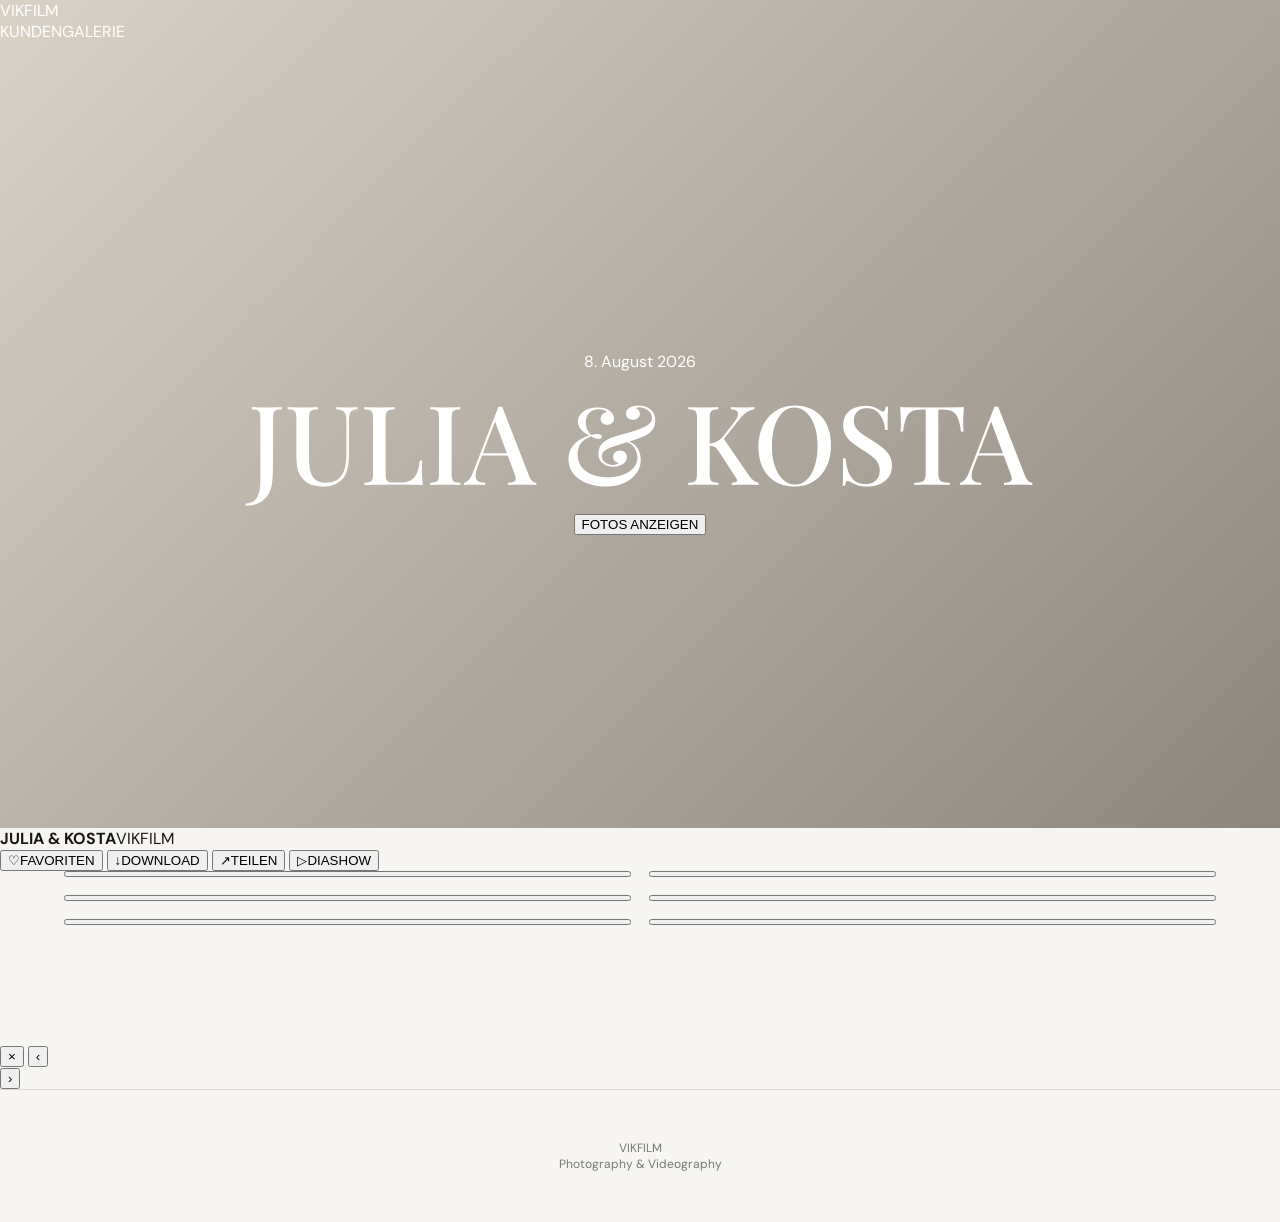
==== index.html @ 7aa0f2cc "Build Pic-Time inspired gallery layout with actions" ====
<!DOCTYPE html>
<html lang="de">
<head>
  <meta charset="UTF-8">
  <meta name="viewport" content="width=device-width, initial-scale=1.0">
  <title>Julia &amp; Kosta – VikFilm Galerie</title>
  <link rel="stylesheet" href="style.css">
</head>
<body>
  <header class="hero">
    <div class="hero-image" aria-hidden="true"></div>
    <div class="hero-overlay"></div>
    <nav class="topbar"><div class="brand">VIKFILM</div><div class="gallery-label">KUNDENGALERIE</div></nav>
    <div class="hero-content">
      <p class="date">8. August 2026</p>
      <h1>JULIA &amp; KOSTA</h1>
      <button class="hero-link" onclick="scrollToGallery()">FOTOS ANZEIGEN</button>
    </div>
  </header>

  <section class="gallery-toolbar">
    <div class="gallery-title"><strong>JULIA &amp; KOSTA</strong><span>VIKFILM</span></div>
    <div class="actions">
      <button class="action" id="favoriteButton" onclick="toggleFavorites()"><span class="icon">♡</span><span>FAVORITEN</span></button>
      <button class="action" onclick="downloadGallery()"><span class="icon">↓</span><span>DOWNLOAD</span></button>
      <button class="action" onclick="shareGallery()"><span class="icon">↗</span><span>TEILEN</span></button>
      <button class="action" onclick="startSlideshow()"><span class="icon">▷</span><span>DIASHOW</span></button>
    </div>
  </section>

  <main id="gallery" class="gallery">
    <button class="photo photo-1" onclick="openPhoto(0)"></button>
    <button class="photo photo-2" onclick="openPhoto(1)"></button>
    <button class="photo photo-3" onclick="openPhoto(2)"></button>
    <button class="photo photo-4" onclick="openPhoto(3)"></button>
    <button class="photo photo-5" onclick="openPhoto(4)"></button>
    <button class="photo photo-6" onclick="openPhoto(5)"></button>
  </main>

  <div class="lightbox" id="lightbox" onclick="closePhoto(event)">
    <button class="close" onclick="closePhoto()">×</button>
    <button class="prev" onclick="changePhoto(-1); event.stopPropagation()">‹</button>
    <div class="lightbox-photo" id="lightboxPhoto"></div>
    <button class="next" onclick="changePhoto(1); event.stopPropagation()">›</button>
    <div class="counter" id="counter"></div>
  </div>

  <footer><div class="brand">VIKFILM</div><span>Photography &amp; Videography</span></footer>

  <script>
    let currentPhoto = 0;
    let favoritesOn = false;
    const photos = ['photo-1','photo-2','photo-3','photo-4','photo-5','photo-6'];
    function scrollToGallery(){document.getElementById('gallery').scrollIntoView({behavior:'smooth'});}
    function toggleFavorites(){favoritesOn=!favoritesOn;const b=document.getElementById('favoriteButton');b.classList.toggle('active',favoritesOn);b.querySelector('.icon').textContent=favoritesOn?'♥':'♡';document.querySelectorAll('.photo').forEach((p,i)=>p.classList.toggle('favorite',favoritesOn&&i%2===0));}
    async function shareGallery(){const data={title:'Julia & Kosta – VikFilm',text:'Unsere Galerie bei VikFilm',url:window.location.href};if(navigator.share){try{await navigator.share(data);}catch(e){}}else{await navigator.clipboard?.writeText(window.location.href);alert('Galerie-Link wurde kopiert.');}}
    function downloadGallery(){alert('Hier wird später der Download eurer ausgewählten Bilder eingebaut.');}
    function startSlideshow(){currentPhoto=0;showPhoto();document.getElementById('lightbox').classList.add('show');}
    function openPhoto(i){currentPhoto=i;showPhoto();document.getElementById('lightbox').classList.add('show');}
    function closePhoto(e){if(e&&e.target!==e.currentTarget)return;document.getElementById('lightbox').classList.remove('show');}
    function changePhoto(d){currentPhoto=(currentPhoto+d+photos.length)%photos.length;showPhoto();}
    function showPhoto(){const b=document.getElementById('lightboxPhoto');b.className='lightbox-photo '+photos[currentPhoto];document.getElementById('counter').textContent=`${currentPhoto+1} / ${photos.length}`;}
    document.addEventListener('keydown',e=>{if(!document.getElementById('lightbox').classList.contains('show'))return;if(e.key==='Escape')closePhoto();if(e.key==='ArrowLeft')changePhoto(-1);if(e.key==='ArrowRight')changePhoto(1);});
  </script>
</body>
</html>
---- style.css ----
@import url('https://fonts.googleapis.com/css2?family=DM+Sans:wght@400;500&family=Playfair+Display:wght@500;600&display=swap');

* { box-sizing: border-box; }
html { scroll-behavior: smooth; }
body { margin: 0; background: #f7f5f1; color: #191816; font-family: 'DM Sans', sans-serif; }

.hero { min-height: 92vh; position: relative; display: flex; flex-direction: column; background: linear-gradient(135deg, #d9d2c7, #8d867d); color: white; }
.nav { display: flex; justify-content: space-between; align-items: center; padding: 28px 5vw; font-size: 12px; letter-spacing: .16em; text-transform: uppercase; }
.logo { font-weight: 500; letter-spacing: .25em; }
.hero-content { margin: auto; text-align: center; padding: 60px 20px; }
.eyebrow { font-size: 11px; letter-spacing: .25em; text-transform: uppercase; margin-bottom: 20px; opacity: .75; }
h1, h2 { font-family: 'Playfair Display', serif; font-weight: 500; }
h1 { font-size: clamp(52px, 9vw, 110px); line-height: .95; margin: 0 0 20px; }
.event { font-size: 14px; letter-spacing: .08em; margin-bottom: 38px; }
.primary { border: 1px solid rgba(255,255,255,.7); background: white; color: #191816; padding: 15px 25px; border-radius: 999px; cursor: pointer; font: inherit; transition: .2s; }
.primary:hover { transform: translateY(-2px); }

.intro { max-width: 700px; margin: 0 auto; padding: 120px 24px 70px; text-align: center; }
.intro .eyebrow { color: #777; }
h2 { font-size: clamp(36px, 5vw, 58px); line-height: 1.05; margin: 0 0 24px; }
.intro p:last-child { color: #666; line-height: 1.8; font-size: 15px; }

.gallery { width: min(1200px, 90vw); margin: 0 auto 120px; display: grid; grid-template-columns: repeat(2, 1fr); gap: 18px; }
.gallery-item { aspect-ratio: 4 / 3; overflow: hidden; background: #ded9d1; }
.gallery-item.large { aspect-ratio: 4 / 5; }
.placeholder { width: 100%; height: 100%; display: grid; place-items: center; color: #9b958d; font-size: 12px; letter-spacing: .15em; text-transform: uppercase; }

footer { border-top: 1px solid #ddd8d0; text-align: center; padding: 50px 20px; color: #777; font-size: 12px; }
footer .logo { color: #191816; margin-bottom: 10px; }

@media (max-width: 650px) {
  .nav { padding: 22px 20px; }
  .nav > span { display: none; }
  .gallery { grid-template-columns: 1fr; width: calc(100% - 30px); gap: 10px; }
  .gallery-item, .gallery-item.large { aspect-ratio: 4 / 5; }
  .intro { padding-top: 90px; }
}
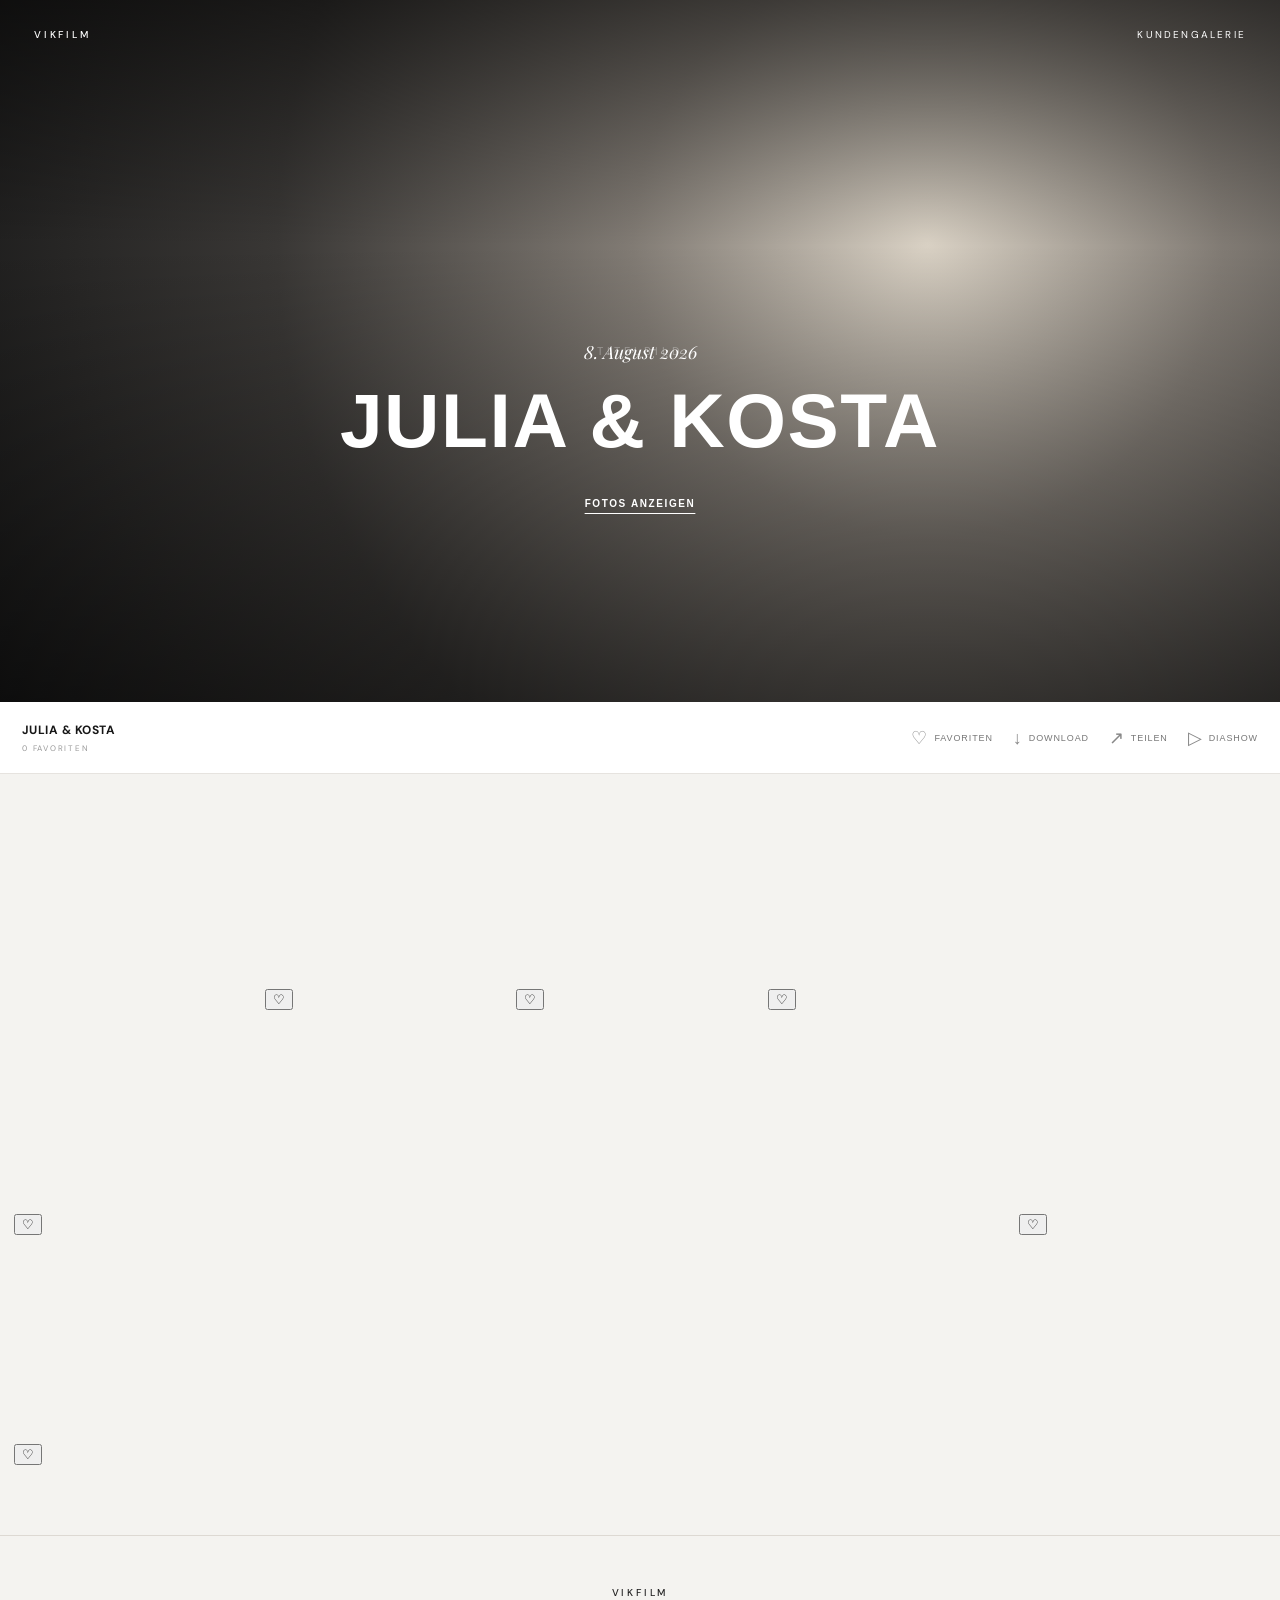
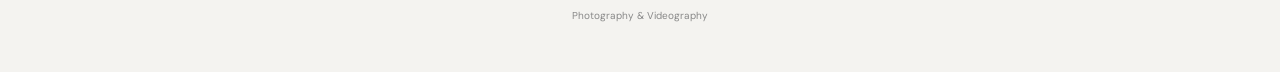
==== commit 612501d3: "Implement per-photo favorites" ====
--- a/index.html
+++ b/index.html
@@ -19,9 +19,9 @@
   </header>
 
   <section class="gallery-toolbar">
-    <div class="gallery-title"><strong>JULIA &amp; KOSTA</strong><span>VIKFILM</span></div>
+    <div class="gallery-title"><strong>JULIA &amp; KOSTA</strong><span id="favoriteCount">0 FAVORITEN</span></div>
     <div class="actions">
-      <button class="action" id="favoriteButton" onclick="toggleFavorites()"><span class="icon">♡</span><span>FAVORITEN</span></button>
+      <button class="action" id="favoriteButton" onclick="showFavorites()"><span class="icon">♡</span><span>FAVORITEN</span></button>
       <button class="action" onclick="downloadGallery()"><span class="icon">↓</span><span>DOWNLOAD</span></button>
       <button class="action" onclick="shareGallery()"><span class="icon">↗</span><span>TEILEN</span></button>
       <button class="action" onclick="startSlideshow()"><span class="icon">▷</span><span>DIASHOW</span></button>
@@ -29,12 +29,12 @@
   </section>
 
   <main id="gallery" class="gallery">
-    <button class="photo photo-1" onclick="openPhoto(0)"></button>
-    <button class="photo photo-2" onclick="openPhoto(1)"></button>
-    <button class="photo photo-3" onclick="openPhoto(2)"></button>
-    <button class="photo photo-4" onclick="openPhoto(3)"></button>
-    <button class="photo photo-5" onclick="openPhoto(4)"></button>
-    <button class="photo photo-6" onclick="openPhoto(5)"></button>
+    <div class="photo-wrap"><button class="photo photo-1" onclick="openPhoto(0)" aria-label="Foto 1"></button><button class="photo-heart" onclick="toggleFavorite(0,event)" aria-label="Foto 1 favorisieren">♡</button></div>
+    <div class="photo-wrap"><button class="photo photo-2" onclick="openPhoto(1)" aria-label="Foto 2"></button><button class="photo-heart" onclick="toggleFavorite(1,event)" aria-label="Foto 2 favorisieren">♡</button></div>
+    <div class="photo-wrap"><button class="photo photo-3" onclick="openPhoto(2)" aria-label="Foto 3"></button><button class="photo-heart" onclick="toggleFavorite(2,event)" aria-label="Foto 3 favorisieren">♡</button></div>
+    <div class="photo-wrap"><button class="photo photo-4" onclick="openPhoto(3)" aria-label="Foto 4"></button><button class="photo-heart" onclick="toggleFavorite(3,event)" aria-label="Foto 4 favorisieren">♡</button></div>
+    <div class="photo-wrap"><button class="photo photo-5" onclick="openPhoto(4)" aria-label="Foto 5"></button><button class="photo-heart" onclick="toggleFavorite(4,event)" aria-label="Foto 5 favorisieren">♡</button></div>
+    <div class="photo-wrap"><button class="photo photo-6" onclick="openPhoto(5)" aria-label="Foto 6"></button><button class="photo-heart" onclick="toggleFavorite(5,event)" aria-label="Foto 6 favorisieren">♡</button></div>
   </main>
 
   <div class="lightbox" id="lightbox" onclick="closePhoto(event)">
@@ -49,18 +49,58 @@
 
   <script>
     let currentPhoto = 0;
-    let favoritesOn = false;
     const photos = ['photo-1','photo-2','photo-3','photo-4','photo-5','photo-6'];
-    function scrollToGallery(){document.getElementById('gallery').scrollIntoView({behavior:'smooth'});}
-    function toggleFavorites(){favoritesOn=!favoritesOn;const b=document.getElementById('favoriteButton');b.classList.toggle('active',favoritesOn);b.querySelector('.icon').textContent=favoritesOn?'♥':'♡';document.querySelectorAll('.photo').forEach((p,i)=>p.classList.toggle('favorite',favoritesOn&&i%2===0));}
-    async function shareGallery(){const data={title:'Julia & Kosta – VikFilm',text:'Unsere Galerie bei VikFilm',url:window.location.href};if(navigator.share){try{await navigator.share(data);}catch(e){}}else{await navigator.clipboard?.writeText(window.location.href);alert('Galerie-Link wurde kopiert.');}}
-    function downloadGallery(){alert('Hier wird später der Download eurer ausgewählten Bilder eingebaut.');}
+    let favorites = new Set(JSON.parse(localStorage.getItem('vikfilmFavorites') || '[]'));
+
+    function scrollToGallery(){ document.getElementById('gallery').scrollIntoView({behavior:'smooth'}); }
+
+    function saveFavorites(){
+      localStorage.setItem('vikfilmFavorites', JSON.stringify([...favorites]));
+      updateFavoriteUI();
+    }
+
+    function updateFavoriteUI(){
+      document.querySelectorAll('.photo-heart').forEach((button,index)=>{
+        const active = favorites.has(index);
+        button.textContent = active ? '♥' : '♡';
+        button.classList.toggle('selected', active);
+      });
+      document.getElementById('favoriteCount').textContent = `${favorites.size} FAVORITEN`;
+    }
+
+    function toggleFavorite(index,event){
+      event.stopPropagation();
+      if(favorites.has(index)) favorites.delete(index); else favorites.add(index);
+      saveFavorites();
+    }
+
+    function showFavorites(){
+      document.querySelectorAll('.photo-wrap').forEach((wrap,index)=>{
+        wrap.classList.toggle('hidden-favorite', favorites.size > 0 && !favorites.has(index));
+      });
+      const button = document.getElementById('favoriteButton');
+      button.classList.toggle('active', favorites.size > 0);
+      button.querySelector('.icon').textContent = favorites.size > 0 ? '♥' : '♡';
+    }
+
+    async function shareGallery(){
+      const data={title:'Julia & Kosta – VikFilm',text:'Unsere Galerie bei VikFilm',url:window.location.href};
+      if(navigator.share){try{await navigator.share(data);}catch(e){}}
+      else{await navigator.clipboard?.writeText(window.location.href);alert('Galerie-Link wurde kopiert.');}
+    }
+
+    function downloadGallery(){
+      if(favorites.size===0){ alert('Wählt zuerst eure Lieblingsbilder mit dem Herz aus.'); return; }
+      alert(`${favorites.size} Favoriten ausgewählt. Der echte Foto-Download kommt als nächster Schritt.`);
+    }
+
     function startSlideshow(){currentPhoto=0;showPhoto();document.getElementById('lightbox').classList.add('show');}
     function openPhoto(i){currentPhoto=i;showPhoto();document.getElementById('lightbox').classList.add('show');}
     function closePhoto(e){if(e&&e.target!==e.currentTarget)return;document.getElementById('lightbox').classList.remove('show');}
     function changePhoto(d){currentPhoto=(currentPhoto+d+photos.length)%photos.length;showPhoto();}
     function showPhoto(){const b=document.getElementById('lightboxPhoto');b.className='lightbox-photo '+photos[currentPhoto];document.getElementById('counter').textContent=`${currentPhoto+1} / ${photos.length}`;}
     document.addEventListener('keydown',e=>{if(!document.getElementById('lightbox').classList.contains('show'))return;if(e.key==='Escape')closePhoto();if(e.key==='ArrowLeft')changePhoto(-1);if(e.key==='ArrowRight')changePhoto(1);});
+    updateFavoriteUI();
   </script>
 </body>
 </html>
--- a/style.css
+++ b/style.css
@@ -1,37 +1,2 @@
 @import url('https://fonts.googleapis.com/css2?family=DM+Sans:wght@400;500&family=Playfair+Display:wght@500;600&display=swap');
-
-* { box-sizing: border-box; }
-html { scroll-behavior: smooth; }
-body { margin: 0; background: #f7f5f1; color: #191816; font-family: 'DM Sans', sans-serif; }
-
-.hero { min-height: 92vh; position: relative; display: flex; flex-direction: column; background: linear-gradient(135deg, #d9d2c7, #8d867d); color: white; }
-.nav { display: flex; justify-content: space-between; align-items: center; padding: 28px 5vw; font-size: 12px; letter-spacing: .16em; text-transform: uppercase; }
-.logo { font-weight: 500; letter-spacing: .25em; }
-.hero-content { margin: auto; text-align: center; padding: 60px 20px; }
-.eyebrow { font-size: 11px; letter-spacing: .25em; text-transform: uppercase; margin-bottom: 20px; opacity: .75; }
-h1, h2 { font-family: 'Playfair Display', serif; font-weight: 500; }
-h1 { font-size: clamp(52px, 9vw, 110px); line-height: .95; margin: 0 0 20px; }
-.event { font-size: 14px; letter-spacing: .08em; margin-bottom: 38px; }
-.primary { border: 1px solid rgba(255,255,255,.7); background: white; color: #191816; padding: 15px 25px; border-radius: 999px; cursor: pointer; font: inherit; transition: .2s; }
-.primary:hover { transform: translateY(-2px); }
-
-.intro { max-width: 700px; margin: 0 auto; padding: 120px 24px 70px; text-align: center; }
-.intro .eyebrow { color: #777; }
-h2 { font-size: clamp(36px, 5vw, 58px); line-height: 1.05; margin: 0 0 24px; }
-.intro p:last-child { color: #666; line-height: 1.8; font-size: 15px; }
-
-.gallery { width: min(1200px, 90vw); margin: 0 auto 120px; display: grid; grid-template-columns: repeat(2, 1fr); gap: 18px; }
-.gallery-item { aspect-ratio: 4 / 3; overflow: hidden; background: #ded9d1; }
-.gallery-item.large { aspect-ratio: 4 / 5; }
-.placeholder { width: 100%; height: 100%; display: grid; place-items: center; color: #9b958d; font-size: 12px; letter-spacing: .15em; text-transform: uppercase; }
-
-footer { border-top: 1px solid #ddd8d0; text-align: center; padding: 50px 20px; color: #777; font-size: 12px; }
-footer .logo { color: #191816; margin-bottom: 10px; }
-
-@media (max-width: 650px) {
-  .nav { padding: 22px 20px; }
-  .nav > span { display: none; }
-  .gallery { grid-template-columns: 1fr; width: calc(100% - 30px); gap: 10px; }
-  .gallery-item, .gallery-item.large { aspect-ratio: 4 / 5; }
-  .intro { padding-top: 90px; }
-}
+*{box-sizing:border-box}html{scroll-behavior:smooth}body{margin:0;background:#f4f3f0;color:#171717;font-family:'DM Sans',sans-serif}.hero{height:min(78vh,820px);min-height:580px;position:relative;color:#fff;overflow:hidden}.hero-image{position:absolute;inset:0;background:radial-gradient(circle at 72% 35%,#d9d1c4 0,#817b74 28%,#393735 62%,#171717 100%);transform:scale(1.02)}.hero-image:after{content:'TITELBILD';position:absolute;inset:0;display:grid;place-items:center;font-size:11px;letter-spacing:.35em;color:#fff6}.hero-overlay{position:absolute;inset:0;background:linear-gradient(180deg,#0008 0%,transparent 35%,#0007 100%)}.topbar{position:relative;z-index:2;display:flex;justify-content:space-between;padding:28px 34px;font-size:10px;letter-spacing:.22em;text-transform:uppercase}.brand{font-weight:500;letter-spacing:.28em}.hero-content{position:relative;z-index:2;height:calc(100% - 70px);display:flex;flex-direction:column;align-items:center;justify-content:center;text-align:center}.date{font-family:'Playfair Display',serif;font-style:italic;font-size:18px;margin:80px 0 12px}.hero h1{font-family:Arial,sans-serif;font-size:clamp(42px,6vw,88px);letter-spacing:.02em;margin:0 0 32px;font-weight:700}.hero-link{background:none;border:0;color:#fff;font-size:10px;letter-spacing:.16em;font-weight:600;text-decoration:underline;text-underline-offset:6px;cursor:pointer}.gallery-toolbar{min-height:72px;background:#fff;display:flex;align-items:center;justify-content:space-between;padding:12px 22px;border-bottom:1px solid #e6e3df;position:sticky;top:0;z-index:10}.gallery-title{display:flex;flex-direction:column;gap:5px;font-size:12px;letter-spacing:.04em}.gallery-title span{font-size:8px;color:#999;letter-spacing:.22em}.actions{display:flex;align-items:center;gap:20px}.action{border:0;background:none;color:#777;display:flex;align-items:center;gap:6px;font-size:9px;letter-spacing:.1em;cursor:pointer;padding:8px 0}.action:hover,.action.active{color:#111}.action.active .icon{font-size:17px}.icon{font-size:18px;line-height:1;color:#888}.gallery{padding:10px 14px 70px;display:grid;grid-template-columns:repeat(5,1fr);gap:4px}.photo{border:0;padding:0;min-height:220px;cursor:pointer;background-size:cover;background-position:center;position:relative;transition:filter .25s,transform .25s}.photo:hover{filter:brightness(.9);transform:scale(.995)}.photo.favorite:after{content:'♥';position:absolute;right:12px;top:12px;width:28px;height:28px;border-radius:50%;display:grid;place-items:center;background:#fff;color:#222;font-size:14px}.photo-1{background:linear-gradient(140deg,#a96736,#e3c7a1 48%,#76503a)}.photo-2{background:linear-gradient(155deg,#263e26,#9ab16b 45%,#d9d3ba)}.photo-3{background:linear-gradient(135deg,#3c211c,#c6784c 45%,#e4c9a8)}.photo-4{background:linear-gradient(140deg,#191919,#76594d 50%,#ba806d)}.photo-5{background:linear-gradient(150deg,#7e4b2c,#d3a37b 45%,#5a493c)}.photo-6{background:linear-gradient(145deg,#d8d0c0,#66805d 45%,#26382a)}.photo-1,.photo-5{grid-row:span 2;min-height:445px}.photo-3{grid-column:span 2}.lightbox{position:fixed;inset:0;background:#111f;backdrop-filter:blur(10px);z-index:50;display:none;align-items:center;justify-content:center}.lightbox.show{display:flex}.lightbox-photo{width:min(78vw,1000px);height:min(78vh,760px);background-size:cover;background-position:center}.lightbox-photo.photo-1{background:linear-gradient(140deg,#a96736,#e3c7a1 48%,#76503a)}.lightbox-photo.photo-2{background:linear-gradient(155deg,#263e26,#9ab16b 45%,#d9d3ba)}.lightbox-photo.photo-3{background:linear-gradient(135deg,#3c211c,#c6784c 45%,#e4c9a8)}.lightbox-photo.photo-4{background:linear-gradient(140deg,#191919,#76594d 50%,#ba806d)}.lightbox-photo.photo-5{background:linear-gradient(150deg,#7e4b2c,#d3a37b 45%,#5a493c)}.lightbox-photo.photo-6{background:linear-gradient(145deg,#d8d0c0,#66805d 45%,#26382a)}.close,.prev,.next{position:absolute;border:0;background:#fff2;color:#fff;width:44px;height:44px;border-radius:50%;font-size:30px;cursor:pointer}.close{right:25px;top:25px}.prev{left:25px}.next{right:25px}.counter{position:absolute;bottom:25px;color:#fff;font-size:11px;letter-spacing:.15em}footer{text-align:center;padding:50px 20px;border-top:1px solid #ddd9d3;color:#888;font-size:10px}footer .brand{color:#222;margin-bottom:10px}@media(max-width:800px){.hero{height:72vh;min-height:500px}.topbar{padding:22px 18px}.gallery-toolbar{align-items:flex-start}.gallery-title{margin-top:3px}.actions{gap:10px}.action span:last-child{display:none}.gallery{grid-template-columns:repeat(2,1fr);padding:5px 5px 40px}.photo,.photo-1,.photo-5{min-height:230px;grid-row:auto}.photo-3{grid-column:auto}.hero h1{font-size:42px}.lightbox-photo{width:90vw;height:70vh}}@media(max-width:450px){.gallery-label{display:none}.gallery-toolbar{padding:12px}.actions{gap:13px}.icon{font-size:17px}.gallery-title{font-size:10px}.hero h1{font-size:36px}}
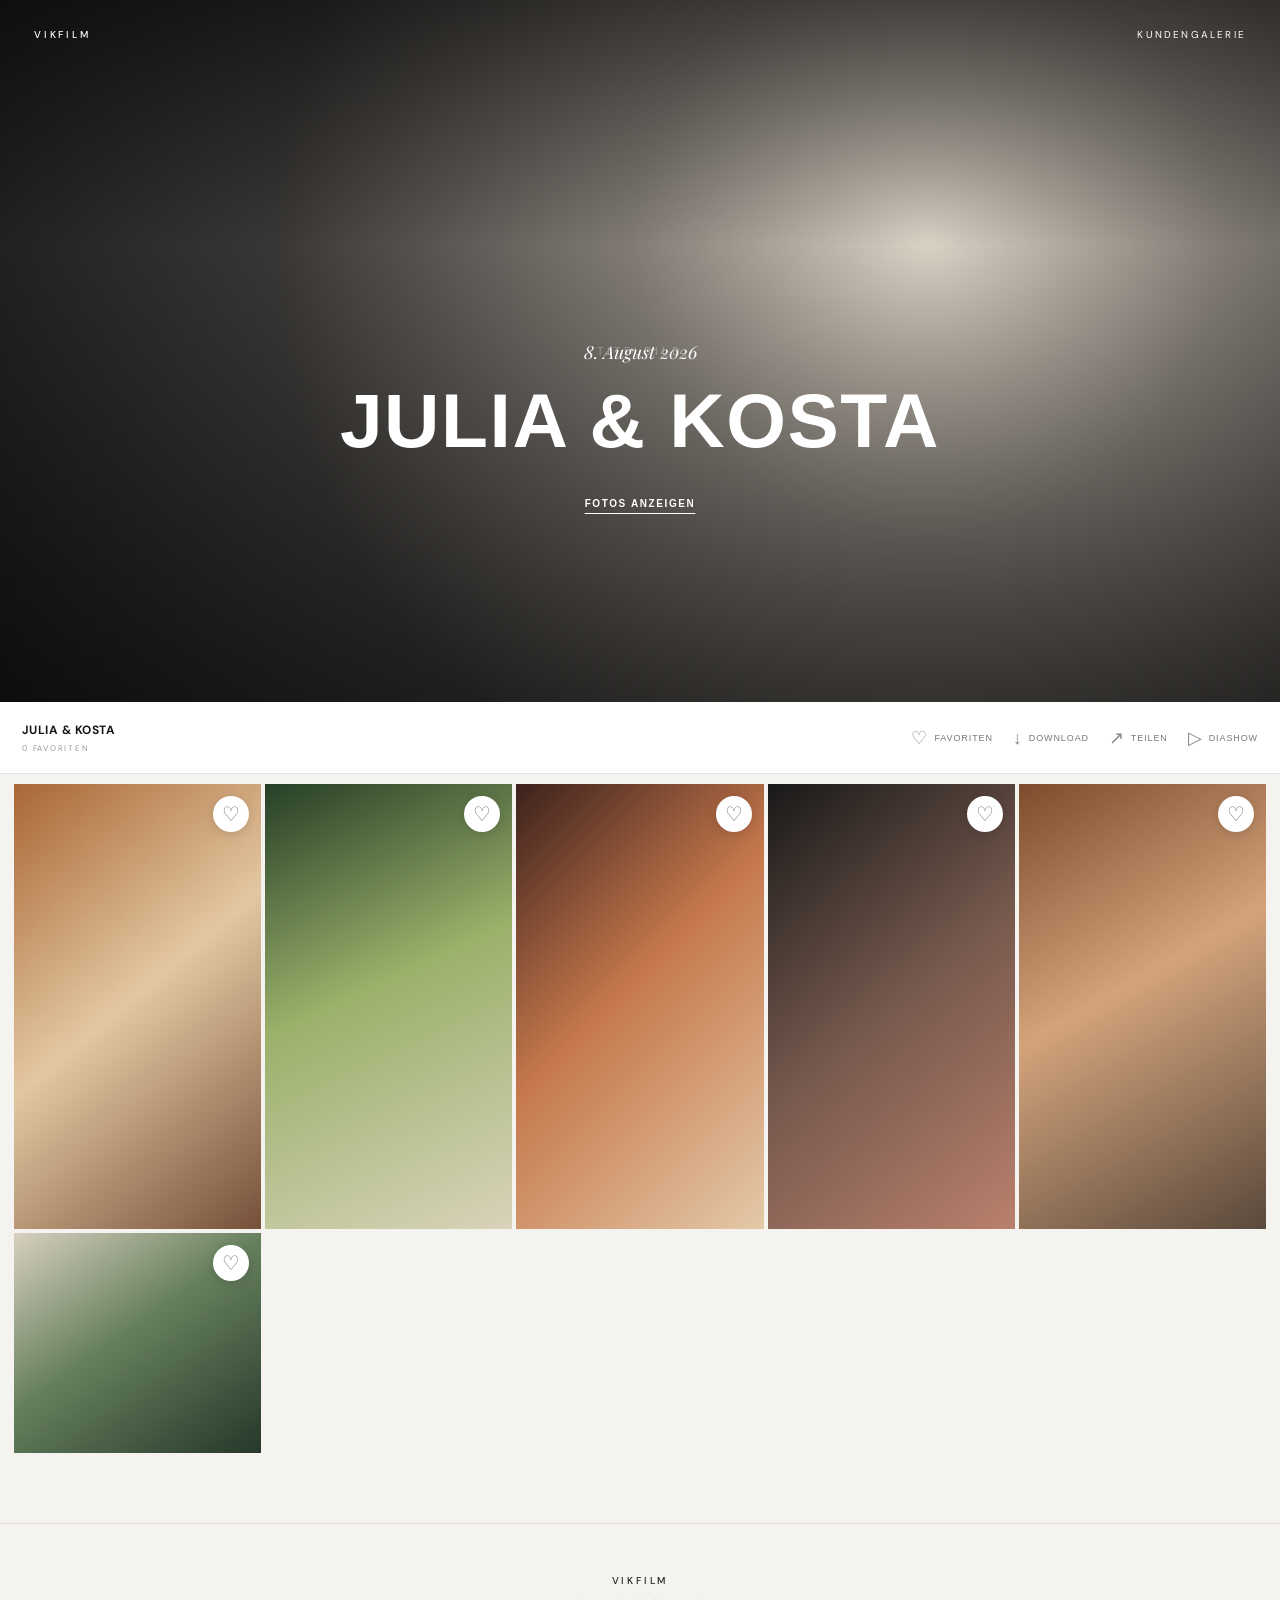
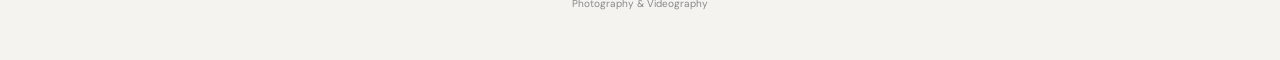
==== commit aa8333d4: "Fix gallery controls and slideshow" ====
--- a/index.html
+++ b/index.html
@@ -38,10 +38,17 @@
   </main>
 
   <div class="lightbox" id="lightbox" onclick="closePhoto(event)">
-    <button class="close" onclick="closePhoto()">×</button>
-    <button class="prev" onclick="changePhoto(-1); event.stopPropagation()">‹</button>
-    <div class="lightbox-photo" id="lightboxPhoto"></div>
-    <button class="next" onclick="changePhoto(1); event.stopPropagation()">›</button>
+    <button class="close" onclick="closePhoto();event.stopPropagation()">×</button>
+    <button class="prev" onclick="changePhoto(-1);event.stopPropagation()">‹</button>
+    <div class="lightbox-content" onclick="event.stopPropagation()">
+      <div class="lightbox-photo" id="lightboxPhoto"></div>
+      <div class="lightbox-controls">
+        <button id="lightboxFavorite" onclick="toggleCurrentFavorite()">♡ FAVORIT</button>
+        <button onclick="downloadCurrent()">↓ DOWNLOAD</button>
+        <button onclick="shareGallery()">↗ TEILEN</button>
+      </div>
+    </div>
+    <button class="next" onclick="changePhoto(1);event.stopPropagation()">›</button>
     <div class="counter" id="counter"></div>
   </div>
 
@@ -49,56 +56,27 @@
 
   <script>
     let currentPhoto = 0;
+    let slideshowTimer = null;
     const photos = ['photo-1','photo-2','photo-3','photo-4','photo-5','photo-6'];
     let favorites = new Set(JSON.parse(localStorage.getItem('vikfilmFavorites') || '[]'));
-
-    function scrollToGallery(){ document.getElementById('gallery').scrollIntoView({behavior:'smooth'}); }
-
-    function saveFavorites(){
-      localStorage.setItem('vikfilmFavorites', JSON.stringify([...favorites]));
-      updateFavoriteUI();
+    function scrollToGallery(){document.getElementById('gallery').scrollIntoView({behavior:'smooth'});}
+    function saveFavorites(){localStorage.setItem('vikfilmFavorites',JSON.stringify([...favorites]));updateFavoriteUI();}
+    function updateFavoriteUI(){
+      document.querySelectorAll('.photo-heart').forEach((button,index)=>{const active=favorites.has(index);button.textContent=active?'♥':'♡';button.classList.toggle('selected',active);});
+      document.getElementById('favoriteCount').textContent=`${favorites.size} FAVORITEN`;updateLightboxFavorite();
     }
-
-    function updateFavoriteUI(){
-      document.querySelectorAll('.photo-heart').forEach((button,index)=>{
-        const active = favorites.has(index);
-        button.textContent = active ? '♥' : '♡';
-        button.classList.toggle('selected', active);
-      });
-      document.getElementById('favoriteCount').textContent = `${favorites.size} FAVORITEN`;
-    }
-
-    function toggleFavorite(index,event){
-      event.stopPropagation();
-      if(favorites.has(index)) favorites.delete(index); else favorites.add(index);
-      saveFavorites();
-    }
-
-    function showFavorites(){
-      document.querySelectorAll('.photo-wrap').forEach((wrap,index)=>{
-        wrap.classList.toggle('hidden-favorite', favorites.size > 0 && !favorites.has(index));
-      });
-      const button = document.getElementById('favoriteButton');
-      button.classList.toggle('active', favorites.size > 0);
-      button.querySelector('.icon').textContent = favorites.size > 0 ? '♥' : '♡';
-    }
-
-    async function shareGallery(){
-      const data={title:'Julia & Kosta – VikFilm',text:'Unsere Galerie bei VikFilm',url:window.location.href};
-      if(navigator.share){try{await navigator.share(data);}catch(e){}}
-      else{await navigator.clipboard?.writeText(window.location.href);alert('Galerie-Link wurde kopiert.');}
-    }
-
-    function downloadGallery(){
-      if(favorites.size===0){ alert('Wählt zuerst eure Lieblingsbilder mit dem Herz aus.'); return; }
-      alert(`${favorites.size} Favoriten ausgewählt. Der echte Foto-Download kommt als nächster Schritt.`);
-    }
-
-    function startSlideshow(){currentPhoto=0;showPhoto();document.getElementById('lightbox').classList.add('show');}
-    function openPhoto(i){currentPhoto=i;showPhoto();document.getElementById('lightbox').classList.add('show');}
-    function closePhoto(e){if(e&&e.target!==e.currentTarget)return;document.getElementById('lightbox').classList.remove('show');}
+    function toggleFavorite(index,event){if(event)event.stopPropagation();if(favorites.has(index))favorites.delete(index);else favorites.add(index);saveFavorites();}
+    function toggleCurrentFavorite(){toggleFavorite(currentPhoto);}
+    function updateLightboxFavorite(){const button=document.getElementById('lightboxFavorite');if(!button)return;const active=favorites.has(currentPhoto);button.textContent=active?'♥ FAVORIT':'♡ FAVORIT';button.classList.toggle('selected',active);}
+    function showFavorites(){document.querySelectorAll('.photo-wrap').forEach((wrap,index)=>wrap.classList.toggle('hidden-favorite',favorites.size>0&&!favorites.has(index)));const button=document.getElementById('favoriteButton');button.classList.toggle('active',favorites.size>0);button.querySelector('.icon').textContent=favorites.size>0?'♥':'♡';if(favorites.size===0)document.querySelectorAll('.photo-wrap').forEach(w=>w.classList.remove('hidden-favorite'));}
+    async function shareGallery(){const data={title:'Julia & Kosta – VikFilm',text:'Unsere Galerie bei VikFilm',url:window.location.href};if(navigator.share){try{await navigator.share(data);}catch(e){}}else{try{await navigator.clipboard.writeText(window.location.href);alert('Galerie-Link wurde kopiert.');}catch(e){alert('Galerie-Link: '+window.location.href);}}}
+    function downloadGallery(){if(favorites.size===0){alert('Wählt zuerst eure Lieblingsbilder mit dem Herz aus.');return;}alert(`${favorites.size} Favoriten ausgewählt. Der echte Foto-Download kommt als nächster Schritt.`);}
+    function downloadCurrent(){alert(`Download für Foto ${currentPhoto+1} wird als nächster Schritt mit echten Bilddateien verbunden.`);}
+    function startSlideshow(){currentPhoto=0;showPhoto();document.getElementById('lightbox').classList.add('show');clearInterval(slideshowTimer);slideshowTimer=setInterval(()=>changePhoto(1),3500);}
+    function openPhoto(i){clearInterval(slideshowTimer);currentPhoto=i;showPhoto();document.getElementById('lightbox').classList.add('show');}
+    function closePhoto(e){if(e&&e.target!==e.currentTarget)return;clearInterval(slideshowTimer);document.getElementById('lightbox').classList.remove('show');}
     function changePhoto(d){currentPhoto=(currentPhoto+d+photos.length)%photos.length;showPhoto();}
-    function showPhoto(){const b=document.getElementById('lightboxPhoto');b.className='lightbox-photo '+photos[currentPhoto];document.getElementById('counter').textContent=`${currentPhoto+1} / ${photos.length}`;}
+    function showPhoto(){const b=document.getElementById('lightboxPhoto');b.className='lightbox-photo '+photos[currentPhoto];document.getElementById('counter').textContent=`${currentPhoto+1} / ${photos.length}`;updateLightboxFavorite();}
     document.addEventListener('keydown',e=>{if(!document.getElementById('lightbox').classList.contains('show'))return;if(e.key==='Escape')closePhoto();if(e.key==='ArrowLeft')changePhoto(-1);if(e.key==='ArrowRight')changePhoto(1);});
     updateFavoriteUI();
   </script>
--- a/style.css
+++ b/style.css
@@ -1,2 +1,2 @@
 @import url('https://fonts.googleapis.com/css2?family=DM+Sans:wght@400;500&family=Playfair+Display:wght@500;600&display=swap');
-*{box-sizing:border-box}html{scroll-behavior:smooth}body{margin:0;background:#f4f3f0;color:#171717;font-family:'DM Sans',sans-serif}.hero{height:min(78vh,820px);min-height:580px;position:relative;color:#fff;overflow:hidden}.hero-image{position:absolute;inset:0;background:radial-gradient(circle at 72% 35%,#d9d1c4 0,#817b74 28%,#393735 62%,#171717 100%);transform:scale(1.02)}.hero-image:after{content:'TITELBILD';position:absolute;inset:0;display:grid;place-items:center;font-size:11px;letter-spacing:.35em;color:#fff6}.hero-overlay{position:absolute;inset:0;background:linear-gradient(180deg,#0008 0%,transparent 35%,#0007 100%)}.topbar{position:relative;z-index:2;display:flex;justify-content:space-between;padding:28px 34px;font-size:10px;letter-spacing:.22em;text-transform:uppercase}.brand{font-weight:500;letter-spacing:.28em}.hero-content{position:relative;z-index:2;height:calc(100% - 70px);display:flex;flex-direction:column;align-items:center;justify-content:center;text-align:center}.date{font-family:'Playfair Display',serif;font-style:italic;font-size:18px;margin:80px 0 12px}.hero h1{font-family:Arial,sans-serif;font-size:clamp(42px,6vw,88px);letter-spacing:.02em;margin:0 0 32px;font-weight:700}.hero-link{background:none;border:0;color:#fff;font-size:10px;letter-spacing:.16em;font-weight:600;text-decoration:underline;text-underline-offset:6px;cursor:pointer}.gallery-toolbar{min-height:72px;background:#fff;display:flex;align-items:center;justify-content:space-between;padding:12px 22px;border-bottom:1px solid #e6e3df;position:sticky;top:0;z-index:10}.gallery-title{display:flex;flex-direction:column;gap:5px;font-size:12px;letter-spacing:.04em}.gallery-title span{font-size:8px;color:#999;letter-spacing:.22em}.actions{display:flex;align-items:center;gap:20px}.action{border:0;background:none;color:#777;display:flex;align-items:center;gap:6px;font-size:9px;letter-spacing:.1em;cursor:pointer;padding:8px 0}.action:hover,.action.active{color:#111}.action.active .icon{font-size:17px}.icon{font-size:18px;line-height:1;color:#888}.gallery{padding:10px 14px 70px;display:grid;grid-template-columns:repeat(5,1fr);gap:4px}.photo{border:0;padding:0;min-height:220px;cursor:pointer;background-size:cover;background-position:center;position:relative;transition:filter .25s,transform .25s}.photo:hover{filter:brightness(.9);transform:scale(.995)}.photo.favorite:after{content:'♥';position:absolute;right:12px;top:12px;width:28px;height:28px;border-radius:50%;display:grid;place-items:center;background:#fff;color:#222;font-size:14px}.photo-1{background:linear-gradient(140deg,#a96736,#e3c7a1 48%,#76503a)}.photo-2{background:linear-gradient(155deg,#263e26,#9ab16b 45%,#d9d3ba)}.photo-3{background:linear-gradient(135deg,#3c211c,#c6784c 45%,#e4c9a8)}.photo-4{background:linear-gradient(140deg,#191919,#76594d 50%,#ba806d)}.photo-5{background:linear-gradient(150deg,#7e4b2c,#d3a37b 45%,#5a493c)}.photo-6{background:linear-gradient(145deg,#d8d0c0,#66805d 45%,#26382a)}.photo-1,.photo-5{grid-row:span 2;min-height:445px}.photo-3{grid-column:span 2}.lightbox{position:fixed;inset:0;background:#111f;backdrop-filter:blur(10px);z-index:50;display:none;align-items:center;justify-content:center}.lightbox.show{display:flex}.lightbox-photo{width:min(78vw,1000px);height:min(78vh,760px);background-size:cover;background-position:center}.lightbox-photo.photo-1{background:linear-gradient(140deg,#a96736,#e3c7a1 48%,#76503a)}.lightbox-photo.photo-2{background:linear-gradient(155deg,#263e26,#9ab16b 45%,#d9d3ba)}.lightbox-photo.photo-3{background:linear-gradient(135deg,#3c211c,#c6784c 45%,#e4c9a8)}.lightbox-photo.photo-4{background:linear-gradient(140deg,#191919,#76594d 50%,#ba806d)}.lightbox-photo.photo-5{background:linear-gradient(150deg,#7e4b2c,#d3a37b 45%,#5a493c)}.lightbox-photo.photo-6{background:linear-gradient(145deg,#d8d0c0,#66805d 45%,#26382a)}.close,.prev,.next{position:absolute;border:0;background:#fff2;color:#fff;width:44px;height:44px;border-radius:50%;font-size:30px;cursor:pointer}.close{right:25px;top:25px}.prev{left:25px}.next{right:25px}.counter{position:absolute;bottom:25px;color:#fff;font-size:11px;letter-spacing:.15em}footer{text-align:center;padding:50px 20px;border-top:1px solid #ddd9d3;color:#888;font-size:10px}footer .brand{color:#222;margin-bottom:10px}@media(max-width:800px){.hero{height:72vh;min-height:500px}.topbar{padding:22px 18px}.gallery-toolbar{align-items:flex-start}.gallery-title{margin-top:3px}.actions{gap:10px}.action span:last-child{display:none}.gallery{grid-template-columns:repeat(2,1fr);padding:5px 5px 40px}.photo,.photo-1,.photo-5{min-height:230px;grid-row:auto}.photo-3{grid-column:auto}.hero h1{font-size:42px}.lightbox-photo{width:90vw;height:70vh}}@media(max-width:450px){.gallery-label{display:none}.gallery-toolbar{padding:12px}.actions{gap:13px}.icon{font-size:17px}.gallery-title{font-size:10px}.hero h1{font-size:36px}}
+*{box-sizing:border-box}html{scroll-behavior:smooth}body{margin:0;background:#f4f3f0;color:#171717;font-family:'DM Sans',sans-serif}.hero{height:min(78vh,820px);min-height:580px;position:relative;color:#fff;overflow:hidden}.hero-image{position:absolute;inset:0;background:radial-gradient(circle at 72% 35%,#d9d1c4 0,#817b74 28%,#393735 62%,#171717 100%);transform:scale(1.02)}.hero-image:after{content:'TITELBILD';position:absolute;inset:0;display:grid;place-items:center;font-size:11px;letter-spacing:.35em;color:#fff6}.hero-overlay{position:absolute;inset:0;background:linear-gradient(180deg,#0008 0%,transparent 35%,#0007 100%)}.topbar{position:relative;z-index:2;display:flex;justify-content:space-between;padding:28px 34px;font-size:10px;letter-spacing:.22em;text-transform:uppercase}.brand{font-weight:500;letter-spacing:.28em}.hero-content{position:relative;z-index:2;height:calc(100% - 70px);display:flex;flex-direction:column;align-items:center;justify-content:center;text-align:center}.date{font-family:'Playfair Display',serif;font-style:italic;font-size:18px;margin:80px 0 12px}.hero h1{font-family:Arial,sans-serif;font-size:clamp(42px,6vw,88px);letter-spacing:.02em;margin:0 0 32px;font-weight:700}.hero-link{background:none;border:0;color:#fff;font-size:10px;letter-spacing:.16em;font-weight:600;text-decoration:underline;text-underline-offset:6px;cursor:pointer}.gallery-toolbar{min-height:72px;background:#fff;display:flex;align-items:center;justify-content:space-between;padding:12px 22px;border-bottom:1px solid #e6e3df;position:sticky;top:0;z-index:10}.gallery-title{display:flex;flex-direction:column;gap:5px;font-size:12px;letter-spacing:.04em}.gallery-title span{font-size:8px;color:#999;letter-spacing:.22em}.actions{display:flex;align-items:center;gap:20px}.action{border:0;background:none;color:#777;display:flex;align-items:center;gap:6px;font-size:9px;letter-spacing:.1em;cursor:pointer;padding:8px 0}.action:hover,.action.active{color:#111}.action.active .icon{font-size:17px}.icon{font-size:18px;line-height:1;color:#888}.gallery{padding:10px 14px 70px;display:grid;grid-template-columns:repeat(5,1fr);gap:4px}.photo-wrap{position:relative;min-height:220px}.photo-wrap.hidden-favorite{display:none}.photo{width:100%;height:100%;border:0;padding:0;min-height:220px;cursor:pointer;background-size:cover;background-position:center;position:relative;transition:filter .25s,transform .25s;display:block}.photo:hover{filter:brightness(.9);transform:scale(.995)}.photo-heart{position:absolute;right:12px;top:12px;width:36px;height:36px;border:0;border-radius:50%;background:#fff;color:#777;font-size:20px;line-height:36px;padding:0;cursor:pointer;box-shadow:0 2px 10px #0002;z-index:2;transition:.2s}.photo-heart:hover{transform:scale(1.08);color:#111}.photo-heart.selected{color:#111}.photo-1{background:linear-gradient(140deg,#a96736,#e3c7a1 48%,#76503a)}.photo-2{background:linear-gradient(155deg,#263e26,#9ab16b 45%,#d9d3ba)}.photo-3{background:linear-gradient(135deg,#3c211c,#c6784c 45%,#e4c9a8)}.photo-4{background:linear-gradient(140deg,#191919,#76594d 50%,#ba806d)}.photo-5{background:linear-gradient(150deg,#7e4b2c,#d3a37b 45%,#5a493c)}.photo-6{background:linear-gradient(145deg,#d8d0c0,#66805d 45%,#26382a)}.photo-1,.photo-5{grid-row:span 2;min-height:445px}.photo-3{grid-column:span 2}.lightbox{position:fixed;inset:0;background:#111f;backdrop-filter:blur(10px);z-index:50;display:none;align-items:center;justify-content:center}.lightbox.show{display:flex}.lightbox-photo{width:min(78vw,1000px);height:min(78vh,760px);background-size:cover;background-position:center}.lightbox-photo.photo-1{background:linear-gradient(140deg,#a96736,#e3c7a1 48%,#76503a)}.lightbox-photo.photo-2{background:linear-gradient(155deg,#263e26,#9ab16b 45%,#d9d3ba)}.lightbox-photo.photo-3{background:linear-gradient(135deg,#3c211c,#c6784c 45%,#e4c9a8)}.lightbox-photo.photo-4{background:linear-gradient(140deg,#191919,#76594d 50%,#ba806d)}.lightbox-photo.photo-5{background:linear-gradient(150deg,#7e4b2c,#d3a37b 45%,#5a493c)}.lightbox-photo.photo-6{background:linear-gradient(145deg,#d8d0c0,#66805d 45%,#26382a)}.close,.prev,.next{position:absolute;border:0;background:#fff2;color:#fff;width:44px;height:44px;border-radius:50%;font-size:30px;cursor:pointer}.close{right:25px;top:25px}.prev{left:25px}.next{right:25px}.counter{position:absolute;bottom:25px;color:#fff;font-size:11px;letter-spacing:.15em}footer{text-align:center;padding:50px 20px;border-top:1px solid #ddd9d3;color:#888;font-size:10px}footer .brand{color:#222;margin-bottom:10px}@media(max-width:800px){.hero{height:72vh;min-height:500px}.topbar{padding:22px 18px}.gallery-toolbar{align-items:flex-start}.gallery-title{margin-top:3px}.actions{gap:10px}.action span:last-child{display:none}.gallery{grid-template-columns:repeat(2,1fr);padding:5px 5px 40px}.photo-wrap,.photo,.photo-1,.photo-5{min-height:230px;grid-row:auto}.photo-3{grid-column:auto}.hero h1{font-size:42px}.lightbox-photo{width:90vw;height:70vh}}@media(max-width:450px){.gallery-label{display:none}.gallery-toolbar{padding:12px}.actions{gap:13px}.icon{font-size:17px}.gallery-title{font-size:10px}.hero h1{font-size:36px}.photo-heart{width:34px;height:34px;line-height:34px;right:8px;top:8px}}
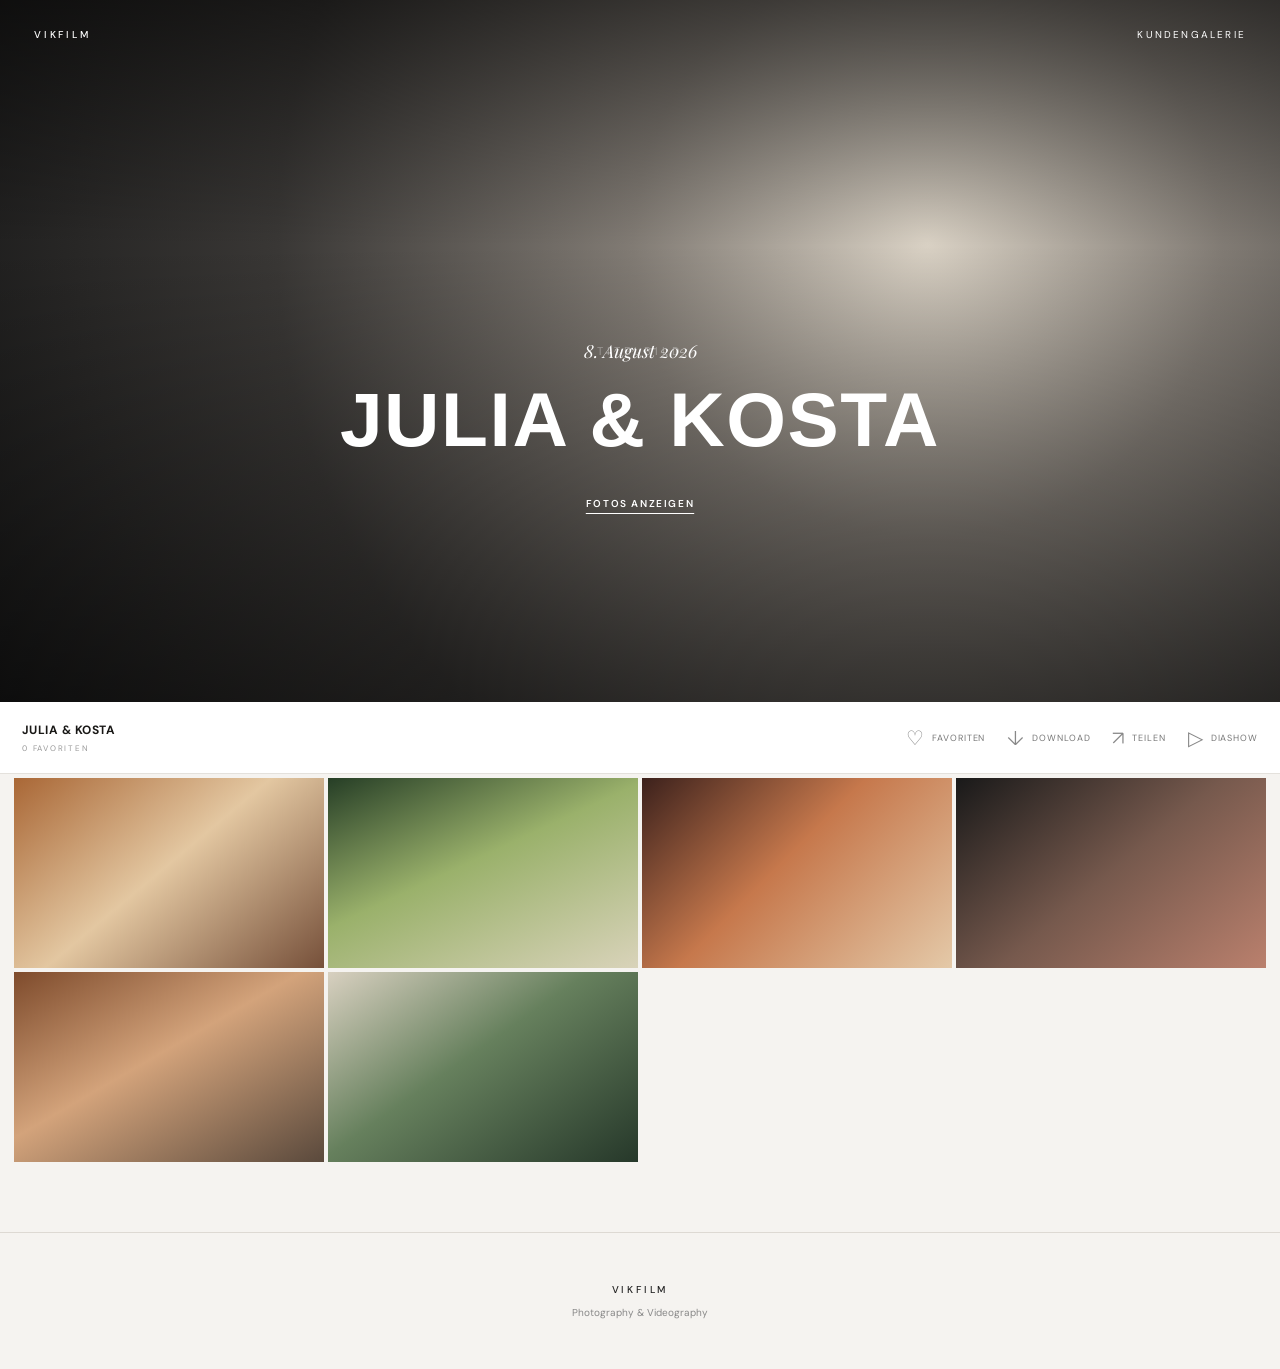
==== commit e109647a: "Add hover actions to gallery photos" ====
--- a/index.html
+++ b/index.html
@@ -59,25 +59,62 @@
     let slideshowTimer = null;
     const photos = ['photo-1','photo-2','photo-3','photo-4','photo-5','photo-6'];
     let favorites = new Set(JSON.parse(localStorage.getItem('vikfilmFavorites') || '[]'));
+
     function scrollToGallery(){document.getElementById('gallery').scrollIntoView({behavior:'smooth'});}
     function saveFavorites(){localStorage.setItem('vikfilmFavorites',JSON.stringify([...favorites]));updateFavoriteUI();}
     function updateFavoriteUI(){
       document.querySelectorAll('.photo-heart').forEach((button,index)=>{const active=favorites.has(index);button.textContent=active?'♥':'♡';button.classList.toggle('selected',active);});
-      document.getElementById('favoriteCount').textContent=`${favorites.size} FAVORITEN`;updateLightboxFavorite();
+      document.getElementById('favoriteCount').textContent=`${favorites.size} FAVORITEN`;
+      updateLightboxFavorite();
     }
     function toggleFavorite(index,event){if(event)event.stopPropagation();if(favorites.has(index))favorites.delete(index);else favorites.add(index);saveFavorites();}
     function toggleCurrentFavorite(){toggleFavorite(currentPhoto);}
     function updateLightboxFavorite(){const button=document.getElementById('lightboxFavorite');if(!button)return;const active=favorites.has(currentPhoto);button.textContent=active?'♥ FAVORIT':'♡ FAVORIT';button.classList.toggle('selected',active);}
     function showFavorites(){document.querySelectorAll('.photo-wrap').forEach((wrap,index)=>wrap.classList.toggle('hidden-favorite',favorites.size>0&&!favorites.has(index)));const button=document.getElementById('favoriteButton');button.classList.toggle('active',favorites.size>0);button.querySelector('.icon').textContent=favorites.size>0?'♥':'♡';if(favorites.size===0)document.querySelectorAll('.photo-wrap').forEach(w=>w.classList.remove('hidden-favorite'));}
-    async function shareGallery(){const data={title:'Julia & Kosta – VikFilm',text:'Unsere Galerie bei VikFilm',url:window.location.href};if(navigator.share){try{await navigator.share(data);}catch(e){}}else{try{await navigator.clipboard.writeText(window.location.href);alert('Galerie-Link wurde kopiert.');}catch(e){alert('Galerie-Link: '+window.location.href);}}}
+
+    async function shareGallery(){
+      const data={title:'Julia & Kosta – VikFilm',text:'Unsere Galerie bei VikFilm',url:window.location.href};
+      if(navigator.share){try{await navigator.share(data);}catch(e){}}
+      else{try{await navigator.clipboard.writeText(window.location.href);alert('Galerie-Link wurde kopiert.');}catch(e){alert('Galerie-Link: '+window.location.href);}}
+    }
+    function sharePhoto(index){
+      const url=window.location.href.split('#')[0]+'#foto-'+(index+1);
+      if(navigator.share){navigator.share({title:'Julia & Kosta – Foto '+(index+1),text:'Foto aus unserer VikFilm Galerie',url}).catch(()=>{});}
+      else{navigator.clipboard?.writeText(url).then(()=>alert('Foto-Link wurde kopiert.')).catch(()=>alert('Foto-Link: '+url));}
+    }
     function downloadGallery(){if(favorites.size===0){alert('Wählt zuerst eure Lieblingsbilder mit dem Herz aus.');return;}alert(`${favorites.size} Favoriten ausgewählt. Der echte Foto-Download kommt als nächster Schritt.`);}
     function downloadCurrent(){alert(`Download für Foto ${currentPhoto+1} wird als nächster Schritt mit echten Bilddateien verbunden.`);}
+    function downloadPhoto(index){alert(`Download für Foto ${index+1} wird als nächster Schritt mit der echten Bilddatei verbunden.`);}
+
+    function addPhotoActions(){
+      document.querySelectorAll('.photo-wrap').forEach((wrap,index)=>{
+        if(wrap.querySelector('.photo-actions'))return;
+        const actions=document.createElement('div');
+        actions.className='photo-actions';
+        actions.innerHTML=`<button type="button" aria-label="Foto ${index+1} favorisieren">♡</button><button type="button" aria-label="Foto ${index+1} herunterladen">↓</button><button type="button" aria-label="Foto ${index+1} teilen">↗</button>`;
+        const [fav,download,share]=actions.children;
+        fav.addEventListener('click',e=>{e.stopPropagation();toggleFavorite(index,e);});
+        download.addEventListener('click',e=>{e.stopPropagation();downloadPhoto(index);});
+        share.addEventListener('click',e=>{e.stopPropagation();sharePhoto(index);});
+        wrap.appendChild(actions);
+      });
+      updatePhotoActionUI();
+    }
+    function updatePhotoActionUI(){
+      document.querySelectorAll('.photo-wrap').forEach((wrap,index)=>{
+        const button=wrap.querySelector('.photo-actions button');
+        if(button){button.textContent=favorites.has(index)?'♥':'♡';button.classList.toggle('selected',favorites.has(index));}
+      });
+    }
+
     function startSlideshow(){currentPhoto=0;showPhoto();document.getElementById('lightbox').classList.add('show');clearInterval(slideshowTimer);slideshowTimer=setInterval(()=>changePhoto(1),3500);}
     function openPhoto(i){clearInterval(slideshowTimer);currentPhoto=i;showPhoto();document.getElementById('lightbox').classList.add('show');}
     function closePhoto(e){if(e&&e.target!==e.currentTarget)return;clearInterval(slideshowTimer);document.getElementById('lightbox').classList.remove('show');}
     function changePhoto(d){currentPhoto=(currentPhoto+d+photos.length)%photos.length;showPhoto();}
     function showPhoto(){const b=document.getElementById('lightboxPhoto');b.className='lightbox-photo '+photos[currentPhoto];document.getElementById('counter').textContent=`${currentPhoto+1} / ${photos.length}`;updateLightboxFavorite();}
     document.addEventListener('keydown',e=>{if(!document.getElementById('lightbox').classList.contains('show'))return;if(e.key==='Escape')closePhoto();if(e.key==='ArrowLeft')changePhoto(-1);if(e.key==='ArrowRight')changePhoto(1);});
+
+    addPhotoActions();
     updateFavoriteUI();
   </script>
 </body>
--- a/style.css
+++ b/style.css
@@ -1,2 +1,97 @@
-@import url('https://fonts.googleapis.com/css2?family=DM+Sans:wght@400;500&family=Playfair+Display:wght@500;600&display=swap');
-*{box-sizing:border-box}html{scroll-behavior:smooth}body{margin:0;background:#f4f3f0;color:#171717;font-family:'DM Sans',sans-serif}.hero{height:min(78vh,820px);min-height:580px;position:relative;color:#fff;overflow:hidden}.hero-image{position:absolute;inset:0;background:radial-gradient(circle at 72% 35%,#d9d1c4 0,#817b74 28%,#393735 62%,#171717 100%);transform:scale(1.02)}.hero-image:after{content:'TITELBILD';position:absolute;inset:0;display:grid;place-items:center;font-size:11px;letter-spacing:.35em;color:#fff6}.hero-overlay{position:absolute;inset:0;background:linear-gradient(180deg,#0008 0%,transparent 35%,#0007 100%)}.topbar{position:relative;z-index:2;display:flex;justify-content:space-between;padding:28px 34px;font-size:10px;letter-spacing:.22em;text-transform:uppercase}.brand{font-weight:500;letter-spacing:.28em}.hero-content{position:relative;z-index:2;height:calc(100% - 70px);display:flex;flex-direction:column;align-items:center;justify-content:center;text-align:center}.date{font-family:'Playfair Display',serif;font-style:italic;font-size:18px;margin:80px 0 12px}.hero h1{font-family:Arial,sans-serif;font-size:clamp(42px,6vw,88px);letter-spacing:.02em;margin:0 0 32px;font-weight:700}.hero-link{background:none;border:0;color:#fff;font-size:10px;letter-spacing:.16em;font-weight:600;text-decoration:underline;text-underline-offset:6px;cursor:pointer}.gallery-toolbar{min-height:72px;background:#fff;display:flex;align-items:center;justify-content:space-between;padding:12px 22px;border-bottom:1px solid #e6e3df;position:sticky;top:0;z-index:10}.gallery-title{display:flex;flex-direction:column;gap:5px;font-size:12px;letter-spacing:.04em}.gallery-title span{font-size:8px;color:#999;letter-spacing:.22em}.actions{display:flex;align-items:center;gap:20px}.action{border:0;background:none;color:#777;display:flex;align-items:center;gap:6px;font-size:9px;letter-spacing:.1em;cursor:pointer;padding:8px 0}.action:hover,.action.active{color:#111}.action.active .icon{font-size:17px}.icon{font-size:18px;line-height:1;color:#888}.gallery{padding:10px 14px 70px;display:grid;grid-template-columns:repeat(5,1fr);gap:4px}.photo-wrap{position:relative;min-height:220px}.photo-wrap.hidden-favorite{display:none}.photo{width:100%;height:100%;border:0;padding:0;min-height:220px;cursor:pointer;background-size:cover;background-position:center;position:relative;transition:filter .25s,transform .25s;display:block}.photo:hover{filter:brightness(.9);transform:scale(.995)}.photo-heart{position:absolute;right:12px;top:12px;width:36px;height:36px;border:0;border-radius:50%;background:#fff;color:#777;font-size:20px;line-height:36px;padding:0;cursor:pointer;box-shadow:0 2px 10px #0002;z-index:2;transition:.2s}.photo-heart:hover{transform:scale(1.08);color:#111}.photo-heart.selected{color:#111}.photo-1{background:linear-gradient(140deg,#a96736,#e3c7a1 48%,#76503a)}.photo-2{background:linear-gradient(155deg,#263e26,#9ab16b 45%,#d9d3ba)}.photo-3{background:linear-gradient(135deg,#3c211c,#c6784c 45%,#e4c9a8)}.photo-4{background:linear-gradient(140deg,#191919,#76594d 50%,#ba806d)}.photo-5{background:linear-gradient(150deg,#7e4b2c,#d3a37b 45%,#5a493c)}.photo-6{background:linear-gradient(145deg,#d8d0c0,#66805d 45%,#26382a)}.photo-1,.photo-5{grid-row:span 2;min-height:445px}.photo-3{grid-column:span 2}.lightbox{position:fixed;inset:0;background:#111f;backdrop-filter:blur(10px);z-index:50;display:none;align-items:center;justify-content:center}.lightbox.show{display:flex}.lightbox-photo{width:min(78vw,1000px);height:min(78vh,760px);background-size:cover;background-position:center}.lightbox-photo.photo-1{background:linear-gradient(140deg,#a96736,#e3c7a1 48%,#76503a)}.lightbox-photo.photo-2{background:linear-gradient(155deg,#263e26,#9ab16b 45%,#d9d3ba)}.lightbox-photo.photo-3{background:linear-gradient(135deg,#3c211c,#c6784c 45%,#e4c9a8)}.lightbox-photo.photo-4{background:linear-gradient(140deg,#191919,#76594d 50%,#ba806d)}.lightbox-photo.photo-5{background:linear-gradient(150deg,#7e4b2c,#d3a37b 45%,#5a493c)}.lightbox-photo.photo-6{background:linear-gradient(145deg,#d8d0c0,#66805d 45%,#26382a)}.close,.prev,.next{position:absolute;border:0;background:#fff2;color:#fff;width:44px;height:44px;border-radius:50%;font-size:30px;cursor:pointer}.close{right:25px;top:25px}.prev{left:25px}.next{right:25px}.counter{position:absolute;bottom:25px;color:#fff;font-size:11px;letter-spacing:.15em}footer{text-align:center;padding:50px 20px;border-top:1px solid #ddd9d3;color:#888;font-size:10px}footer .brand{color:#222;margin-bottom:10px}@media(max-width:800px){.hero{height:72vh;min-height:500px}.topbar{padding:22px 18px}.gallery-toolbar{align-items:flex-start}.gallery-title{margin-top:3px}.actions{gap:10px}.action span:last-child{display:none}.gallery{grid-template-columns:repeat(2,1fr);padding:5px 5px 40px}.photo-wrap,.photo,.photo-1,.photo-5{min-height:230px;grid-row:auto}.photo-3{grid-column:auto}.hero h1{font-size:42px}.lightbox-photo{width:90vw;height:70vh}}@media(max-width:450px){.gallery-label{display:none}.gallery-toolbar{padding:12px}.actions{gap:13px}.icon{font-size:17px}.gallery-title{font-size:10px}.hero h1{font-size:36px}.photo-heart{width:34px;height:34px;line-height:34px;right:8px;top:8px}}
+@import url('https://fonts.googleapis.com/css2?family=DM+Sans:wght@400;500&family=Playfair+Display:ital,wght@0,400;0,500;1,400&display=swap');
+
+*{box-sizing:border-box}
+html{scroll-behavior:smooth}
+body{margin:0;background:#f5f3f0;color:#191816;font-family:'DM Sans',sans-serif}
+button{font:inherit}
+
+.hero{height:min(78vh,820px);min-height:580px;position:relative;color:#fff;overflow:hidden}
+.hero-image{position:absolute;inset:0;background:radial-gradient(circle at 72% 35%,#d9d1c4 0,#817b74 28%,#393735 62%,#171717 100%);transform:scale(1.02)}
+.hero-image:after{content:'TITELBILD';position:absolute;inset:0;display:grid;place-items:center;font-size:11px;letter-spacing:.35em;color:#fff6}
+.hero-overlay{position:absolute;inset:0;background:linear-gradient(180deg,#0008 0%,transparent 35%,#0007 100%)}
+.topbar{position:relative;z-index:2;display:flex;justify-content:space-between;padding:28px 34px;font-size:10px;letter-spacing:.22em;text-transform:uppercase}
+.brand{font-weight:500;letter-spacing:.28em}
+.hero-content{position:relative;z-index:2;height:calc(100% - 70px);display:flex;flex-direction:column;align-items:center;justify-content:center;text-align:center}
+.date{font-family:'Playfair Display',serif;font-style:italic;font-size:18px;margin:80px 0 12px}
+.hero h1{font-family:Arial,sans-serif;font-size:clamp(42px,6vw,88px);letter-spacing:.02em;margin:0 0 32px;font-weight:700}
+.hero-link{background:none;border:0;color:#fff;font-size:10px;letter-spacing:.16em;font-weight:600;text-decoration:underline;text-underline-offset:6px;cursor:pointer}
+
+.gallery-toolbar{height:72px;background:#fff;display:flex;align-items:center;justify-content:space-between;padding:10px 22px;border-bottom:1px solid #e4e1dc;position:sticky;top:0;z-index:10}
+.gallery-title{display:flex;flex-direction:column;gap:5px;font-size:12px;letter-spacing:.04em}
+.gallery-title span{font-size:8px;color:#999;letter-spacing:.22em}
+.actions{display:flex;align-items:center;gap:22px}
+.action{border:0;background:none;color:#777;display:flex;align-items:center;gap:7px;font-size:9px;letter-spacing:.1em;cursor:pointer;padding:8px 0;white-space:nowrap}
+.action:hover,.action.active{color:#111}
+.icon{font-size:20px;line-height:1;color:#888;font-weight:300}
+
+.gallery{padding:4px 14px 70px;display:grid;grid-template-columns:repeat(4,minmax(0,1fr));grid-auto-rows:190px;grid-auto-flow:dense;gap:4px;background:#f5f3f0}
+.photo-wrap{position:relative;min-width:0;min-height:0;overflow:hidden}
+.photo-wrap.hidden-favorite{display:none}
+.photo{width:100%;height:100%;border:0;padding:0;cursor:pointer;background-size:cover;background-position:center;position:relative;display:block;transition:filter .25s,transform .3s}
+.photo:hover{filter:brightness(.9)}
+.photo-heart{position:absolute;right:12px;bottom:12px;width:34px;height:34px;border:0;border-radius:50%;background:#fff;color:#777;font-size:19px;line-height:34px;padding:0;cursor:pointer;box-shadow:0 2px 10px #0003;z-index:2;opacity:0;transform:translateY(5px);transition:.2s}
+.photo-wrap:hover .photo-heart,.photo-heart.selected{opacity:1;transform:translateY(0)}
+.photo-heart:hover{transform:scale(1.08)!important;color:#111}
+.photo-heart.selected{color:#111}
+
+.photo-1{grid-row:span 3}
+.photo-2{grid-row:span 3}
+.photo-3{grid-row:span 3}
+.photo-4{grid-row:span 3}
+.photo-5{grid-row:span 2}
+.photo-6{grid-row:span 2}
+
+.photo-1{background:linear-gradient(140deg,#a96736,#e3c7a1 48%,#76503a)}
+.photo-2{background:linear-gradient(155deg,#263e26,#9ab16b 45%,#d9d3ba)}
+.photo-3{background:linear-gradient(135deg,#3c211c,#c6784c 45%,#e4c9a8)}
+.photo-4{background:linear-gradient(140deg,#191919,#76594d 50%,#ba806d)}
+.photo-5{background:linear-gradient(150deg,#7e4b2c,#d3a37b 45%,#5a493c)}
+.photo-6{background:linear-gradient(145deg,#d8d0c0,#66805d 45%,#26382a)}
+
+.lightbox{position:fixed;inset:0;background:#111f;backdrop-filter:blur(10px);z-index:50;display:none;align-items:center;justify-content:center}
+.lightbox.show{display:flex}
+.lightbox-content{display:flex;flex-direction:column;align-items:center;gap:18px;max-width:88vw;max-height:90vh}
+.lightbox-photo{width:min(78vw,1000px);height:min(72vh,760px);background-size:cover;background-position:center;box-shadow:0 20px 80px #0008}
+.lightbox-photo.photo-1{background:linear-gradient(140deg,#a96736,#e3c7a1 48%,#76503a)}
+.lightbox-photo.photo-2{background:linear-gradient(155deg,#263e26,#9ab16b 45%,#d9d3ba)}
+.lightbox-photo.photo-3{background:linear-gradient(135deg,#3c211c,#c6784c 45%,#e4c9a8)}
+.lightbox-photo.photo-4{background:linear-gradient(140deg,#191919,#76594d 50%,#ba806d)}
+.lightbox-photo.photo-5{background:linear-gradient(150deg,#7e4b2c,#d3a37b 45%,#5a493c)}
+.lightbox-photo.photo-6{background:linear-gradient(145deg,#d8d0c0,#66805d 45%,#26382a)}
+.lightbox-controls{display:flex;gap:8px;background:#fff;padding:6px 8px}
+.lightbox-controls button{border:0;background:none;padding:9px 13px;color:#666;font-size:10px;letter-spacing:.08em;cursor:pointer}
+.lightbox-controls button:hover,.lightbox-controls button.selected{color:#111;background:#f0eeeb}
+.close,.prev,.next{position:absolute;border:0;background:#fff2;color:#fff;width:44px;height:44px;border-radius:50%;font-size:30px;cursor:pointer}
+.close{right:25px;top:25px}.prev{left:25px}.next{right:25px}
+.counter{position:absolute;bottom:25px;color:#fff;font-size:11px;letter-spacing:.15em}
+footer{text-align:center;padding:50px 20px;border-top:1px solid #ddd9d3;color:#888;font-size:10px;background:#f5f3f0}
+footer .brand{color:#222;margin-bottom:10px}
+
+@media(max-width:900px){
+ .gallery{grid-template-columns:repeat(3,minmax(0,1fr));grid-auto-rows:180px}
+ .actions{gap:14px}
+}
+@media(max-width:650px){
+ .hero{height:72vh;min-height:500px}
+ .topbar{padding:22px 18px}
+ .gallery-toolbar{height:64px;padding:10px 12px}
+ .gallery-title{font-size:10px}
+ .actions{gap:13px}
+ .action span:last-child{display:none}
+ .gallery{grid-template-columns:repeat(2,minmax(0,1fr));grid-auto-rows:180px;padding:4px 4px 40px}
+ .photo-1,.photo-2,.photo-3,.photo-4{grid-row:span 2}
+ .photo-5,.photo-6{grid-row:span 2}
+ .photo-heart{opacity:1;transform:none;right:8px;bottom:8px}
+ .hero h1{font-size:42px}
+ .lightbox-photo{width:90vw;height:68vh}
+ .lightbox-controls{gap:0}
+ .lightbox-controls button{padding:9px 8px;font-size:9px}
+}
+@media(max-width:450px){
+ .gallery-label{display:none}
+ .gallery-toolbar{padding:10px}
+ .hero h1{font-size:36px}
+ .lightbox-photo{height:64vh}
+ .close,.prev,.next{width:40px;height:40px;font-size:26px}
+ .prev{left:12px}.next{right:12px}.close{right:12px;top:12px}
+}
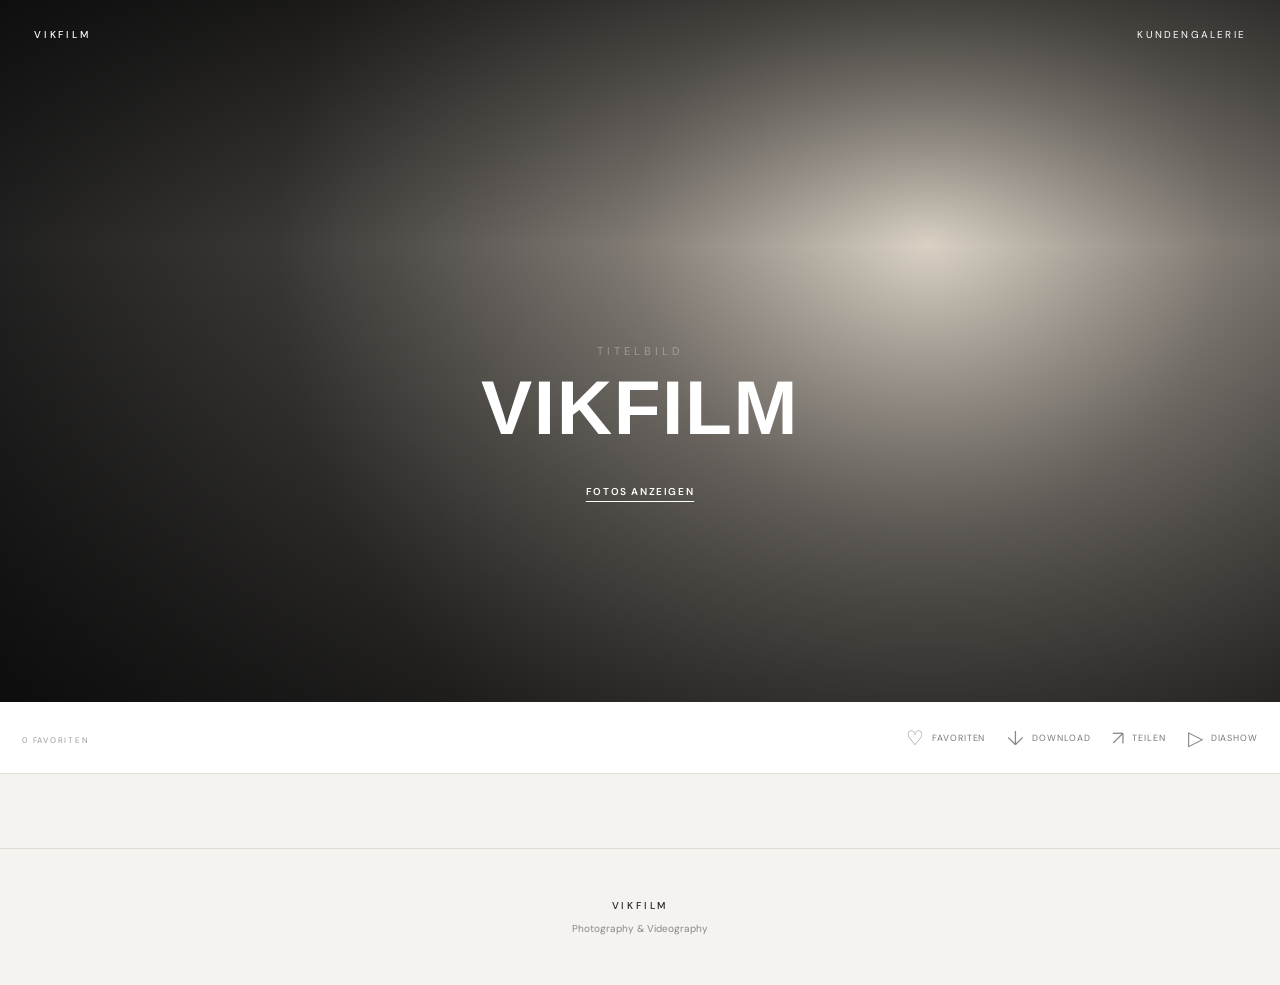
==== commit 8bc723e7: "Connect customer gallery to Studio data, uploads and customer controls" ====
--- a/index.html
+++ b/index.html
@@ -1,121 +1,6 @@
-<!DOCTYPE html>
-<html lang="de">
-<head>
-  <meta charset="UTF-8">
-  <meta name="viewport" content="width=device-width, initial-scale=1.0">
-  <title>Julia &amp; Kosta – VikFilm Galerie</title>
-  <link rel="stylesheet" href="style.css">
-</head>
-<body>
-  <header class="hero">
-    <div class="hero-image" aria-hidden="true"></div>
-    <div class="hero-overlay"></div>
-    <nav class="topbar"><div class="brand">VIKFILM</div><div class="gallery-label">KUNDENGALERIE</div></nav>
-    <div class="hero-content">
-      <p class="date">8. August 2026</p>
-      <h1>JULIA &amp; KOSTA</h1>
-      <button class="hero-link" onclick="scrollToGallery()">FOTOS ANZEIGEN</button>
-    </div>
-  </header>
-
-  <section class="gallery-toolbar">
-    <div class="gallery-title"><strong>JULIA &amp; KOSTA</strong><span id="favoriteCount">0 FAVORITEN</span></div>
-    <div class="actions">
-      <button class="action" id="favoriteButton" onclick="showFavorites()"><span class="icon">♡</span><span>FAVORITEN</span></button>
-      <button class="action" onclick="downloadGallery()"><span class="icon">↓</span><span>DOWNLOAD</span></button>
-      <button class="action" onclick="shareGallery()"><span class="icon">↗</span><span>TEILEN</span></button>
-      <button class="action" onclick="startSlideshow()"><span class="icon">▷</span><span>DIASHOW</span></button>
-    </div>
-  </section>
-
-  <main id="gallery" class="gallery">
-    <div class="photo-wrap"><button class="photo photo-1" onclick="openPhoto(0)" aria-label="Foto 1"></button><button class="photo-heart" onclick="toggleFavorite(0,event)" aria-label="Foto 1 favorisieren">♡</button></div>
-    <div class="photo-wrap"><button class="photo photo-2" onclick="openPhoto(1)" aria-label="Foto 2"></button><button class="photo-heart" onclick="toggleFavorite(1,event)" aria-label="Foto 2 favorisieren">♡</button></div>
-    <div class="photo-wrap"><button class="photo photo-3" onclick="openPhoto(2)" aria-label="Foto 3"></button><button class="photo-heart" onclick="toggleFavorite(2,event)" aria-label="Foto 3 favorisieren">♡</button></div>
-    <div class="photo-wrap"><button class="photo photo-4" onclick="openPhoto(3)" aria-label="Foto 4"></button><button class="photo-heart" onclick="toggleFavorite(3,event)" aria-label="Foto 4 favorisieren">♡</button></div>
-    <div class="photo-wrap"><button class="photo photo-5" onclick="openPhoto(4)" aria-label="Foto 5"></button><button class="photo-heart" onclick="toggleFavorite(4,event)" aria-label="Foto 5 favorisieren">♡</button></div>
-    <div class="photo-wrap"><button class="photo photo-6" onclick="openPhoto(5)" aria-label="Foto 6"></button><button class="photo-heart" onclick="toggleFavorite(5,event)" aria-label="Foto 6 favorisieren">♡</button></div>
-  </main>
-
-  <div class="lightbox" id="lightbox" onclick="closePhoto(event)">
-    <button class="close" onclick="closePhoto();event.stopPropagation()">×</button>
-    <button class="prev" onclick="changePhoto(-1);event.stopPropagation()">‹</button>
-    <div class="lightbox-content" onclick="event.stopPropagation()">
-      <div class="lightbox-photo" id="lightboxPhoto"></div>
-      <div class="lightbox-controls">
-        <button id="lightboxFavorite" onclick="toggleCurrentFavorite()">♡ FAVORIT</button>
-        <button onclick="downloadCurrent()">↓ DOWNLOAD</button>
-        <button onclick="shareGallery()">↗ TEILEN</button>
-      </div>
-    </div>
-    <button class="next" onclick="changePhoto(1);event.stopPropagation()">›</button>
-    <div class="counter" id="counter"></div>
-  </div>
-
-  <footer><div class="brand">VIKFILM</div><span>Photography &amp; Videography</span></footer>
-
-  <script>
-    let currentPhoto = 0;
-    let slideshowTimer = null;
-    const photos = ['photo-1','photo-2','photo-3','photo-4','photo-5','photo-6'];
-    let favorites = new Set(JSON.parse(localStorage.getItem('vikfilmFavorites') || '[]'));
-
-    function scrollToGallery(){document.getElementById('gallery').scrollIntoView({behavior:'smooth'});}
-    function saveFavorites(){localStorage.setItem('vikfilmFavorites',JSON.stringify([...favorites]));updateFavoriteUI();}
-    function updateFavoriteUI(){
-      document.querySelectorAll('.photo-heart').forEach((button,index)=>{const active=favorites.has(index);button.textContent=active?'♥':'♡';button.classList.toggle('selected',active);});
-      document.getElementById('favoriteCount').textContent=`${favorites.size} FAVORITEN`;
-      updateLightboxFavorite();
-    }
-    function toggleFavorite(index,event){if(event)event.stopPropagation();if(favorites.has(index))favorites.delete(index);else favorites.add(index);saveFavorites();}
-    function toggleCurrentFavorite(){toggleFavorite(currentPhoto);}
-    function updateLightboxFavorite(){const button=document.getElementById('lightboxFavorite');if(!button)return;const active=favorites.has(currentPhoto);button.textContent=active?'♥ FAVORIT':'♡ FAVORIT';button.classList.toggle('selected',active);}
-    function showFavorites(){document.querySelectorAll('.photo-wrap').forEach((wrap,index)=>wrap.classList.toggle('hidden-favorite',favorites.size>0&&!favorites.has(index)));const button=document.getElementById('favoriteButton');button.classList.toggle('active',favorites.size>0);button.querySelector('.icon').textContent=favorites.size>0?'♥':'♡';if(favorites.size===0)document.querySelectorAll('.photo-wrap').forEach(w=>w.classList.remove('hidden-favorite'));}
-
-    async function shareGallery(){
-      const data={title:'Julia & Kosta – VikFilm',text:'Unsere Galerie bei VikFilm',url:window.location.href};
-      if(navigator.share){try{await navigator.share(data);}catch(e){}}
-      else{try{await navigator.clipboard.writeText(window.location.href);alert('Galerie-Link wurde kopiert.');}catch(e){alert('Galerie-Link: '+window.location.href);}}
-    }
-    function sharePhoto(index){
-      const url=window.location.href.split('#')[0]+'#foto-'+(index+1);
-      if(navigator.share){navigator.share({title:'Julia & Kosta – Foto '+(index+1),text:'Foto aus unserer VikFilm Galerie',url}).catch(()=>{});}
-      else{navigator.clipboard?.writeText(url).then(()=>alert('Foto-Link wurde kopiert.')).catch(()=>alert('Foto-Link: '+url));}
-    }
-    function downloadGallery(){if(favorites.size===0){alert('Wählt zuerst eure Lieblingsbilder mit dem Herz aus.');return;}alert(`${favorites.size} Favoriten ausgewählt. Der echte Foto-Download kommt als nächster Schritt.`);}
-    function downloadCurrent(){alert(`Download für Foto ${currentPhoto+1} wird als nächster Schritt mit echten Bilddateien verbunden.`);}
-    function downloadPhoto(index){alert(`Download für Foto ${index+1} wird als nächster Schritt mit der echten Bilddatei verbunden.`);}
-
-    function addPhotoActions(){
-      document.querySelectorAll('.photo-wrap').forEach((wrap,index)=>{
-        if(wrap.querySelector('.photo-actions'))return;
-        const actions=document.createElement('div');
-        actions.className='photo-actions';
-        actions.innerHTML=`<button type="button" aria-label="Foto ${index+1} favorisieren">♡</button><button type="button" aria-label="Foto ${index+1} herunterladen">↓</button><button type="button" aria-label="Foto ${index+1} teilen">↗</button>`;
-        const [fav,download,share]=actions.children;
-        fav.addEventListener('click',e=>{e.stopPropagation();toggleFavorite(index,e);});
-        download.addEventListener('click',e=>{e.stopPropagation();downloadPhoto(index);});
-        share.addEventListener('click',e=>{e.stopPropagation();sharePhoto(index);});
-        wrap.appendChild(actions);
-      });
-      updatePhotoActionUI();
-    }
-    function updatePhotoActionUI(){
-      document.querySelectorAll('.photo-wrap').forEach((wrap,index)=>{
-        const button=wrap.querySelector('.photo-actions button');
-        if(button){button.textContent=favorites.has(index)?'♥':'♡';button.classList.toggle('selected',favorites.has(index));}
-      });
-    }
-
-    function startSlideshow(){currentPhoto=0;showPhoto();document.getElementById('lightbox').classList.add('show');clearInterval(slideshowTimer);slideshowTimer=setInterval(()=>changePhoto(1),3500);}
-    function openPhoto(i){clearInterval(slideshowTimer);currentPhoto=i;showPhoto();document.getElementById('lightbox').classList.add('show');}
-    function closePhoto(e){if(e&&e.target!==e.currentTarget)return;clearInterval(slideshowTimer);document.getElementById('lightbox').classList.remove('show');}
-    function changePhoto(d){currentPhoto=(currentPhoto+d+photos.length)%photos.length;showPhoto();}
-    function showPhoto(){const b=document.getElementById('lightboxPhoto');b.className='lightbox-photo '+photos[currentPhoto];document.getElementById('counter').textContent=`${currentPhoto+1} / ${photos.length}`;updateLightboxFavorite();}
-    document.addEventListener('keydown',e=>{if(!document.getElementById('lightbox').classList.contains('show'))return;if(e.key==='Escape')closePhoto();if(e.key==='ArrowLeft')changePhoto(-1);if(e.key==='ArrowRight')changePhoto(1);});
-
-    addPhotoActions();
-    updateFavoriteUI();
-  </script>
-</body>
-</html>
+<!doctype html><html lang="de"><head><meta charset="utf-8"><meta name="viewport" content="width=device-width,initial-scale=1"><title>VikFilm Galerie</title><link rel="stylesheet" href="style.css"></head><body><header class="hero"><div class="hero-image"></div><div class="hero-overlay"></div><nav class="topbar"><div class="brand">VIKFILM</div><div>KUNDENGALERIE</div></nav><div class="hero-content"><p class="date" id="date"></p><h1 id="title">VIKFILM</h1><button class="hero-link" onclick="scrollToGallery()">FOTOS ANZEIGEN</button></div></header><section class="gallery-toolbar"><div class="gallery-title"><strong id="toolbarTitle"></strong><span id="favoriteCount">0 FAVORITEN</span></div><div class="actions"><button class="action" id="favBtn" onclick="toggleFavoritesView()"><span class="icon">♡</span><span>FAVORITEN</span></button><button class="action" id="downloadBtn" onclick="downloadFavorites()"><span class="icon">↓</span><span>DOWNLOAD</span></button><button class="action" onclick="shareGallery()"><span class="icon">↗</span><span>TEILEN</span></button><button class="action" id="slideBtn" onclick="toggleSlideshow()"><span class="icon">▷</span><span>DIASHOW</span></button></div></section><main id="gallery" class="gallery"></main><div class="lightbox" id="lightbox"><button class="close" onclick="closeLightbox()">×</button><button class="prev" onclick="change(-1)">‹</button><div class="lightbox-content"><div id="lightboxPhoto" class="lightbox-photo"></div><div class="lightbox-controls"><button id="lbFav" onclick="toggleFavorite(current)">♡ FAVORIT</button><button onclick="downloadCurrent()">↓ DOWNLOAD</button><button onclick="sharePhoto(current)">↗ TEILEN</button></div></div><button class="next" onclick="change(1)">›</button><div id="counter" class="counter"></div></div><footer><div class="brand">VIKFILM</div><span>Photography &amp; Videography</span></footer><script>
+const KEY='vikfilmStudioGalleries',MEDIA='vikfilmMediaDB';let db=JSON.parse(localStorage.getItem(KEY)||'null')||[],gallery=null,media=[],favorites=new Set(JSON.parse(localStorage.getItem('vikfilmFavorites')||'[]')),current=0,slideTimer=null,favoriteOnly=false;const requested=new URLSearchParams(location.search).get('gallery');gallery=db.find(g=>g.slug===requested||g.id===requested)||db[0]||null;
+function save(){localStorage.setItem(KEY,JSON.stringify(db))}function favSave(){localStorage.setItem('vikfilmFavorites',JSON.stringify([...favorites]));updateUI()}function scrollToGallery(){document.getElementById('gallery').scrollIntoView({behavior:'smooth'})}function toggleFavorite(i){if(favorites.has(i))favorites.delete(i);else favorites.add(i);favSave()}function toggleFavoritesView(){favoriteOnly=!favoriteOnly;document.getElementById('favBtn').classList.toggle('active',favoriteOnly);updateUI()}function updateUI(){document.getElementById('favoriteCount').textContent=favorites.size+' FAVORITEN';document.querySelectorAll('.photo-wrap').forEach((w,i)=>w.classList.toggle('hidden-favorite',favoriteOnly&&!favorites.has(i)));document.querySelectorAll('.photo-actions button[data-fav]').forEach(b=>b.textContent=favorites.has(+b.dataset.fav)?'♥':'♡');document.getElementById('lbFav').textContent=favorites.has(current)?'♥ FAVORIT':'♡ FAVORIT'}async function shareGallery(){try{await navigator.share({title:gallery?.name||'VikFilm Galerie',text:'Unsere Galerie bei VikFilm',url:location.href})}catch(e){try{await navigator.clipboard.writeText(location.href);alert('Galerie-Link kopiert.')}catch(e){}}}async function sharePhoto(i){let u=location.href.split('#')[0]+'#foto-'+(i+1);try{await navigator.share({title:'VikFilm Foto',url:u})}catch(e){navigator.clipboard?.writeText(u)}}function openDB(){return new Promise((res,rej)=>{let r=indexedDB.open(MEDIA,1);r.onupgradeneeded=()=>r.result.createObjectStore('media',{keyPath:'id',autoIncrement:true});r.onsuccess=()=>res(r.result);r.onerror=()=>rej(r.error)})}async function loadMedia(){if(!gallery)return;let d=await openDB();media=await new Promise((res,rej)=>{let r=d.transaction('media').objectStore('media').getAll();r.onsuccess=()=>res(r.result.filter(x=>x.galleryId===gallery.id));r.onerror=()=>rej(r.error)});render()}
+async function render(){if(!gallery)return;document.title=(gallery.name||'VikFilm Galerie')+' – VikFilm';document.getElementById('title').textContent=(gallery.name||'VIKFILM').toUpperCase();document.getElementById('toolbarTitle').textContent=(gallery.name||'VIKFILM').toUpperCase();document.getElementById('date').textContent=gallery.date?new Date(gallery.date+'T12:00:00').toLocaleDateString('de-DE',{day:'numeric',month:'long',year:'numeric'}):'';if(gallery.status==='offline'){document.body.innerHTML='<main style="min-height:100vh;display:grid;place-items:center;font-family:Arial;text-align:center"><div><h1>Galerie nicht verfügbar</h1><p>Diese Galerie ist momentan offline.</p></div></main>';return}let src=[];for(const m of media)src.push({url:URL.createObjectURL(m.blob),name:m.name});if(!src.length)src=[1,2,3,4,5,6].map(n=>({cls:'photo-'+n,name:'Beispielfoto '+n}));gallery._sources=src;const el=document.getElementById('gallery');el.innerHTML='';src.forEach((s,i)=>{const w=document.createElement('div');w.className='photo-wrap';const p=document.createElement('button');p.className='photo '+(s.cls||'');if(s.url)p.style.backgroundImage=`url(${s.url})`;p.onclick=()=>openPhoto(i);const a=document.createElement('div');a.className='photo-actions';a.innerHTML=`<button data-fav="${i}">♡</button><button>↓</button><button>↗</button>`;a.children[0].onclick=e=>{e.stopPropagation();toggleFavorite(i)};a.children[1].onclick=e=>{e.stopPropagation();downloadIndex(i)};a.children[2].onclick=e=>{e.stopPropagation();sharePhoto(i)};w.append(p,a);el.appendChild(w)});applyDesign();updateUI();if(gallery.allowFavorites===false)document.getElementById('favBtn').style.display='none';if(gallery.allowDownloads===false)document.getElementById('downloadBtn').style.display='none'}
+function applyDesign(){const d=gallery.design||{};document.documentElement.style.setProperty('--hero-height',(d.hero||78)+'vh');document.documentElement.style.setProperty('--grid-gap',(d.gap??4)+'px');const f={'Modern Sans':'Arial,sans-serif','Elegant Serif':'Playfair Display,Georgia,serif','Classic':'Georgia,serif','Romantic Script':'cursive'};document.documentElement.style.setProperty('--gallery-font',f[d.font]||f['Elegant Serif']);document.documentElement.dataset.preset=d.preset||'Editorial'}function openPhoto(i){current=i;showLightbox();document.getElementById('lightbox').classList.add('show')}function showLightbox(){const s=gallery._sources[current],b=document.getElementById('lightboxPhoto');b.className='lightbox-photo '+(s.cls||'');b.style.backgroundImage=s.url?`url(${s.url})`:'';document.getElementById('counter').textContent=(current+1)+' / '+gallery._sources.length;updateUI()}function closeLightbox(){document.getElementById('lightbox').classList.remove('show');stopSlideshow()}function change(n){current=(current+n+gallery._sources.length)%gallery._sources.length;showLightbox()}function toggleSlideshow(){if(slideTimer){stopSlideshow();return}document.getElementById('lightbox').classList.add('show');current=0;showLightbox();slideTimer=setInterval(()=>change(1),3500);document.getElementById('slideBtn').classList.add('active')}function stopSlideshow(){clearInterval(slideTimer);slideTimer=null;document.getElementById('slideBtn')?.classList.remove('active')}async function downloadIndex(i){if(gallery.allowDownloads===false)return;const s=gallery._sources[i];if(!s?.url){alert('Beispielbild – noch keine echte Datei vorhanden.');return}const a=document.createElement('a');a.href=s.url;a.download=s.name||'VikFilm-Foto';a.click();gallery.downloads=(gallery.downloads||0)+1;save()}function downloadCurrent(){downloadIndex(current)}async function downloadFavorites(){if(!favorites.size){alert('Wählt zuerst eure Lieblingsbilder aus.');return}for(const i of favorites)await downloadIndex(i)}document.addEventListener('keydown',e=>{if(!document.getElementById('lightbox').classList.contains('show'))return;if(e.key==='Escape')closeLightbox();if(e.key==='ArrowLeft')change(-1);if(e.key==='ArrowRight')change(1)});loadMedia();
+</script></body></html>
--- a/style.css
+++ b/style.css
@@ -28,11 +28,19 @@
 .photo-wrap{position:relative;min-width:0;min-height:0;overflow:hidden}
 .photo-wrap.hidden-favorite{display:none}
 .photo{width:100%;height:100%;border:0;padding:0;cursor:pointer;background-size:cover;background-position:center;position:relative;display:block;transition:filter .25s,transform .3s}
-.photo:hover{filter:brightness(.9)}
-.photo-heart{position:absolute;right:12px;bottom:12px;width:34px;height:34px;border:0;border-radius:50%;background:#fff;color:#777;font-size:19px;line-height:34px;padding:0;cursor:pointer;box-shadow:0 2px 10px #0003;z-index:2;opacity:0;transform:translateY(5px);transition:.2s}
+.photo:hover{filter:brightness(.88)}
+.photo-heart{position:absolute;right:12px;bottom:12px;width:34px;height:34px;border:0;border-radius:50%;background:#fff;color:#777;font-size:19px;line-height:34px;padding:0;cursor:pointer;box-shadow:0 2px 10px #0003;z-index:3;opacity:0;transform:translateY(5px);transition:.2s}
 .photo-wrap:hover .photo-heart,.photo-heart.selected{opacity:1;transform:translateY(0)}
 .photo-heart:hover{transform:scale(1.08)!important;color:#111}
 .photo-heart.selected{color:#111}
+
+/* Pic-Time-style actions: appear directly over the photo on hover */
+.photo-actions{position:absolute;right:12px;bottom:12px;display:flex;align-items:center;gap:6px;z-index:4;opacity:0;transform:translateY(6px);pointer-events:none;transition:opacity .2s ease,transform .2s ease}
+.photo-wrap:hover .photo-actions,.photo-actions:focus-within{opacity:1;transform:translateY(0);pointer-events:auto}
+.photo-actions button{width:36px;height:36px;border:0;border-radius:50%;background:rgba(255,255,255,.96);color:#666;font-size:19px;line-height:36px;padding:0;cursor:pointer;box-shadow:0 2px 12px rgba(0,0,0,.2);transition:transform .15s ease,color .15s ease,background .15s ease}
+.photo-actions button:hover{transform:scale(1.08);color:#111;background:#fff}
+.photo-actions button.selected{color:#111}
+.photo-wrap:hover .photo-heart{opacity:0;pointer-events:none}
 
 .photo-1{grid-row:span 3}
 .photo-2{grid-row:span 3}
@@ -81,7 +89,9 @@
  .gallery{grid-template-columns:repeat(2,minmax(0,1fr));grid-auto-rows:180px;padding:4px 4px 40px}
  .photo-1,.photo-2,.photo-3,.photo-4{grid-row:span 2}
  .photo-5,.photo-6{grid-row:span 2}
- .photo-heart{opacity:1;transform:none;right:8px;bottom:8px}
+ .photo-heart{display:none}
+ .photo-actions{right:8px;bottom:8px;opacity:1;transform:none;pointer-events:auto}
+ .photo-actions button{width:34px;height:34px;line-height:34px}
  .hero h1{font-size:42px}
  .lightbox-photo{width:90vw;height:68vh}
  .lightbox-controls{gap:0}
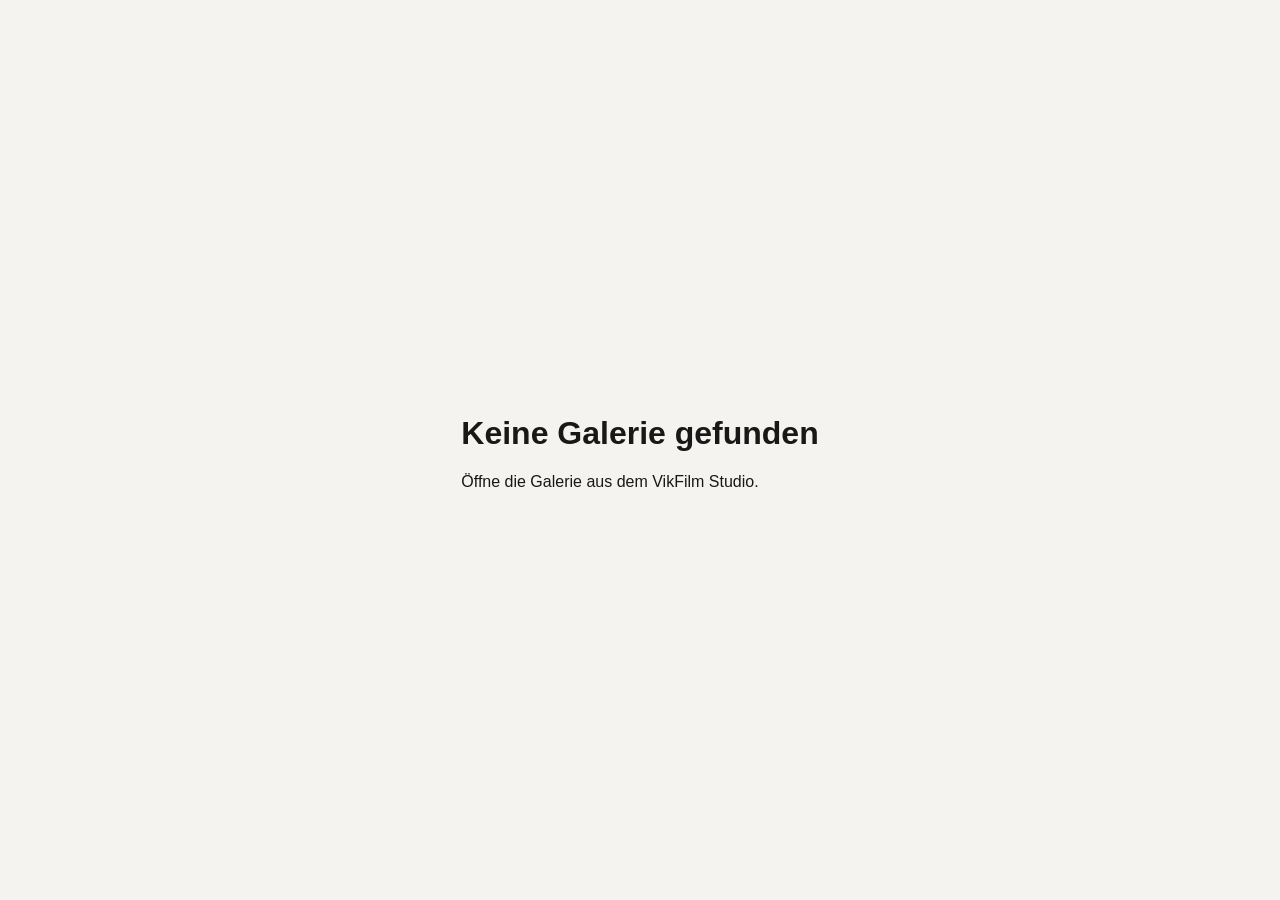
==== commit 96035b18: "Connect customer gallery directly to Studio gallery data" ====
--- a/index.html
+++ b/index.html
@@ -1,6 +1,3 @@
-<!doctype html><html lang="de"><head><meta charset="utf-8"><meta name="viewport" content="width=device-width,initial-scale=1"><title>VikFilm Galerie</title><link rel="stylesheet" href="style.css"></head><body><header class="hero"><div class="hero-image"></div><div class="hero-overlay"></div><nav class="topbar"><div class="brand">VIKFILM</div><div>KUNDENGALERIE</div></nav><div class="hero-content"><p class="date" id="date"></p><h1 id="title">VIKFILM</h1><button class="hero-link" onclick="scrollToGallery()">FOTOS ANZEIGEN</button></div></header><section class="gallery-toolbar"><div class="gallery-title"><strong id="toolbarTitle"></strong><span id="favoriteCount">0 FAVORITEN</span></div><div class="actions"><button class="action" id="favBtn" onclick="toggleFavoritesView()"><span class="icon">♡</span><span>FAVORITEN</span></button><button class="action" id="downloadBtn" onclick="downloadFavorites()"><span class="icon">↓</span><span>DOWNLOAD</span></button><button class="action" onclick="shareGallery()"><span class="icon">↗</span><span>TEILEN</span></button><button class="action" id="slideBtn" onclick="toggleSlideshow()"><span class="icon">▷</span><span>DIASHOW</span></button></div></section><main id="gallery" class="gallery"></main><div class="lightbox" id="lightbox"><button class="close" onclick="closeLightbox()">×</button><button class="prev" onclick="change(-1)">‹</button><div class="lightbox-content"><div id="lightboxPhoto" class="lightbox-photo"></div><div class="lightbox-controls"><button id="lbFav" onclick="toggleFavorite(current)">♡ FAVORIT</button><button onclick="downloadCurrent()">↓ DOWNLOAD</button><button onclick="sharePhoto(current)">↗ TEILEN</button></div></div><button class="next" onclick="change(1)">›</button><div id="counter" class="counter"></div></div><footer><div class="brand">VIKFILM</div><span>Photography &amp; Videography</span></footer><script>
-const KEY='vikfilmStudioGalleries',MEDIA='vikfilmMediaDB';let db=JSON.parse(localStorage.getItem(KEY)||'null')||[],gallery=null,media=[],favorites=new Set(JSON.parse(localStorage.getItem('vikfilmFavorites')||'[]')),current=0,slideTimer=null,favoriteOnly=false;const requested=new URLSearchParams(location.search).get('gallery');gallery=db.find(g=>g.slug===requested||g.id===requested)||db[0]||null;
-function save(){localStorage.setItem(KEY,JSON.stringify(db))}function favSave(){localStorage.setItem('vikfilmFavorites',JSON.stringify([...favorites]));updateUI()}function scrollToGallery(){document.getElementById('gallery').scrollIntoView({behavior:'smooth'})}function toggleFavorite(i){if(favorites.has(i))favorites.delete(i);else favorites.add(i);favSave()}function toggleFavoritesView(){favoriteOnly=!favoriteOnly;document.getElementById('favBtn').classList.toggle('active',favoriteOnly);updateUI()}function updateUI(){document.getElementById('favoriteCount').textContent=favorites.size+' FAVORITEN';document.querySelectorAll('.photo-wrap').forEach((w,i)=>w.classList.toggle('hidden-favorite',favoriteOnly&&!favorites.has(i)));document.querySelectorAll('.photo-actions button[data-fav]').forEach(b=>b.textContent=favorites.has(+b.dataset.fav)?'♥':'♡');document.getElementById('lbFav').textContent=favorites.has(current)?'♥ FAVORIT':'♡ FAVORIT'}async function shareGallery(){try{await navigator.share({title:gallery?.name||'VikFilm Galerie',text:'Unsere Galerie bei VikFilm',url:location.href})}catch(e){try{await navigator.clipboard.writeText(location.href);alert('Galerie-Link kopiert.')}catch(e){}}}async function sharePhoto(i){let u=location.href.split('#')[0]+'#foto-'+(i+1);try{await navigator.share({title:'VikFilm Foto',url:u})}catch(e){navigator.clipboard?.writeText(u)}}function openDB(){return new Promise((res,rej)=>{let r=indexedDB.open(MEDIA,1);r.onupgradeneeded=()=>r.result.createObjectStore('media',{keyPath:'id',autoIncrement:true});r.onsuccess=()=>res(r.result);r.onerror=()=>rej(r.error)})}async function loadMedia(){if(!gallery)return;let d=await openDB();media=await new Promise((res,rej)=>{let r=d.transaction('media').objectStore('media').getAll();r.onsuccess=()=>res(r.result.filter(x=>x.galleryId===gallery.id));r.onerror=()=>rej(r.error)});render()}
-async function render(){if(!gallery)return;document.title=(gallery.name||'VikFilm Galerie')+' – VikFilm';document.getElementById('title').textContent=(gallery.name||'VIKFILM').toUpperCase();document.getElementById('toolbarTitle').textContent=(gallery.name||'VIKFILM').toUpperCase();document.getElementById('date').textContent=gallery.date?new Date(gallery.date+'T12:00:00').toLocaleDateString('de-DE',{day:'numeric',month:'long',year:'numeric'}):'';if(gallery.status==='offline'){document.body.innerHTML='<main style="min-height:100vh;display:grid;place-items:center;font-family:Arial;text-align:center"><div><h1>Galerie nicht verfügbar</h1><p>Diese Galerie ist momentan offline.</p></div></main>';return}let src=[];for(const m of media)src.push({url:URL.createObjectURL(m.blob),name:m.name});if(!src.length)src=[1,2,3,4,5,6].map(n=>({cls:'photo-'+n,name:'Beispielfoto '+n}));gallery._sources=src;const el=document.getElementById('gallery');el.innerHTML='';src.forEach((s,i)=>{const w=document.createElement('div');w.className='photo-wrap';const p=document.createElement('button');p.className='photo '+(s.cls||'');if(s.url)p.style.backgroundImage=`url(${s.url})`;p.onclick=()=>openPhoto(i);const a=document.createElement('div');a.className='photo-actions';a.innerHTML=`<button data-fav="${i}">♡</button><button>↓</button><button>↗</button>`;a.children[0].onclick=e=>{e.stopPropagation();toggleFavorite(i)};a.children[1].onclick=e=>{e.stopPropagation();downloadIndex(i)};a.children[2].onclick=e=>{e.stopPropagation();sharePhoto(i)};w.append(p,a);el.appendChild(w)});applyDesign();updateUI();if(gallery.allowFavorites===false)document.getElementById('favBtn').style.display='none';if(gallery.allowDownloads===false)document.getElementById('downloadBtn').style.display='none'}
-function applyDesign(){const d=gallery.design||{};document.documentElement.style.setProperty('--hero-height',(d.hero||78)+'vh');document.documentElement.style.setProperty('--grid-gap',(d.gap??4)+'px');const f={'Modern Sans':'Arial,sans-serif','Elegant Serif':'Playfair Display,Georgia,serif','Classic':'Georgia,serif','Romantic Script':'cursive'};document.documentElement.style.setProperty('--gallery-font',f[d.font]||f['Elegant Serif']);document.documentElement.dataset.preset=d.preset||'Editorial'}function openPhoto(i){current=i;showLightbox();document.getElementById('lightbox').classList.add('show')}function showLightbox(){const s=gallery._sources[current],b=document.getElementById('lightboxPhoto');b.className='lightbox-photo '+(s.cls||'');b.style.backgroundImage=s.url?`url(${s.url})`:'';document.getElementById('counter').textContent=(current+1)+' / '+gallery._sources.length;updateUI()}function closeLightbox(){document.getElementById('lightbox').classList.remove('show');stopSlideshow()}function change(n){current=(current+n+gallery._sources.length)%gallery._sources.length;showLightbox()}function toggleSlideshow(){if(slideTimer){stopSlideshow();return}document.getElementById('lightbox').classList.add('show');current=0;showLightbox();slideTimer=setInterval(()=>change(1),3500);document.getElementById('slideBtn').classList.add('active')}function stopSlideshow(){clearInterval(slideTimer);slideTimer=null;document.getElementById('slideBtn')?.classList.remove('active')}async function downloadIndex(i){if(gallery.allowDownloads===false)return;const s=gallery._sources[i];if(!s?.url){alert('Beispielbild – noch keine echte Datei vorhanden.');return}const a=document.createElement('a');a.href=s.url;a.download=s.name||'VikFilm-Foto';a.click();gallery.downloads=(gallery.downloads||0)+1;save()}function downloadCurrent(){downloadIndex(current)}async function downloadFavorites(){if(!favorites.size){alert('Wählt zuerst eure Lieblingsbilder aus.');return}for(const i of favorites)await downloadIndex(i)}document.addEventListener('keydown',e=>{if(!document.getElementById('lightbox').classList.contains('show'))return;if(e.key==='Escape')closeLightbox();if(e.key==='ArrowLeft')change(-1);if(e.key==='ArrowRight')change(1)});loadMedia();
-</script></body></html>+<!doctype html><html lang="de"><head><meta charset="utf-8"><meta name="viewport" content="width=device-width,initial-scale=1"><title>VikFilm Galerie</title><link rel="stylesheet" href="style.css"><style>:root{--hero-height:78vh;--grid-gap:4px;--gallery-font:'Playfair Display',Georgia,serif}.hero{height:var(--hero-height)}.gallery{gap:var(--grid-gap)}.hero h1,.gallery-title{font-family:var(--gallery-font)}.photo-actions button{cursor:pointer}.photo-wrap.hidden-favorite{display:none}</style></head><body><header class="hero"><div id="heroImage" class="hero-image"></div><div class="hero-overlay"></div><nav class="topbar"><div class="brand">VIKFILM</div><div>KUNDENGALERIE</div></nav><div class="hero-content"><p class="date" id="date"></p><h1 id="title">VIKFILM</h1><button class="hero-link" onclick="scrollToGallery()">FOTOS ANZEIGEN</button></div></header><section class="gallery-toolbar"><div class="gallery-title"><strong id="toolbarTitle"></strong><span id="favoriteCount">0 FAVORITEN</span></div><div class="actions"><button class="action" id="favBtn" onclick="toggleFavoritesView()"><span class="icon">♡</span><span>FAVORITEN</span></button><button class="action" id="downloadBtn" onclick="downloadFavorites()"><span class="icon">↓</span><span>DOWNLOAD</span></button><button class="action" id="shareBtn" onclick="shareGallery()"><span class="icon">↗</span><span>TEILEN</span></button><button class="action" id="slideBtn" onclick="toggleSlideshow()"><span class="icon">▷</span><span>DIASHOW</span></button></div></section><main id="gallery" class="gallery"></main><div class="lightbox" id="lightbox"><button class="close" onclick="closeLightbox()">×</button><button class="prev" onclick="change(-1)">‹</button><div class="lightbox-content"><div id="lightboxPhoto" class="lightbox-photo"></div><div class="lightbox-controls"><button id="lbFav" onclick="toggleFavorite(current)">♡ FAVORIT</button><button id="lbDown" onclick="downloadCurrent()">↓ DOWNLOAD</button><button onclick="sharePhoto(current)">↗ TEILEN</button></div></div><button class="next" onclick="change(1)">›</button><div id="counter" class="counter"></div></div><footer><div class="brand">VIKFILM</div><span>Photography &amp; Videography</span></footer><script>
+const KEY='vikfilmDB';let db=JSON.parse(localStorage.getItem(KEY)||'null')||{galleries:[]};const requested=new URLSearchParams(location.search).get('gallery');let gallery=db.galleries.find(g=>g.id===requested||g.slug===requested)||db.galleries[0]||null;let photos=[],favorites=new Set(),current=0,slideTimer=null,favoriteOnly=false;
+function save(){localStorage.setItem(KEY,JSON.stringify(db))}function scrollToGallery(){document.getElementById('gallery').scrollIntoView({behavior:'smooth'})}function favKey(){return 'vikfilmFav_'+(gallery?.id||'default')}function loadFav(){favorites=new Set(JSON.parse(localStorage.getItem(favKey())||'[]'))}function saveFav(){localStorage.setItem(favKey(),JSON.stringify([...favorites]));if(gallery)gallery.favorites=favorites.size;save();updateUI()}function toggleFavorite(i){favorites.has(i)?favorites.delete(i):favorites.add(i);saveFav()}function toggleFavoritesView(){favoriteOnly=!favoriteOnly;document.getElementById('favBtn').classList.toggle('active',favoriteOnly);updateUI()}function updateUI(){document.getElementById('favoriteCount').textContent=favorites.size+' FAVORITEN';document.querySelectorAll('.photo-wrap').forEach((w,i)=>w.classList.toggle('hidden-favorite',favoriteOnly&&!favorites.has(i)));document.querySelectorAll('[data-fav]').forEach(b=>b.textContent=favorites.has(+b.dataset.fav)?'♥':'♡');document.getElementById('lbFav').textContent=favorites.has(current)?'♥ FAVORIT':'♡ FAVORIT'}async function shareGallery(){try{await navigator.share({title:gallery?.name||'VikFilm Galerie',text:'Unsere Galerie bei VikFilm',url:location.href})}catch(e){try{await navigator.clipboard.writeText(location.href);alert('Galerie-Link kopiert.')}catch(e){}}}async function sharePhoto(i){let u=location.href.split('#')[0]+'#foto-'+(i+1);try{await navigator.share({title:(gallery?.name||'VikFilm')+' – Foto '+(i+1),url:u})}catch(e){navigator.clipboard?.writeText(u)}}function applyDesign(){let d=gallery?.design||{};document.documentElement.style.setProperty('--hero-height',(d.hero||78)+'vh');document.documentElement.style.setProperty('--grid-gap',(d.gap??4)+'px');let f={'Modern Sans':'Arial,sans-serif','Elegant Serif':'Playfair Display,Georgia,serif','Classic':'Georgia,serif','Romantic Script':'cursive'};document.documentElement.style.setProperty('--gallery-font',f[d.font]||f['Elegant Serif']);document.documentElement.dataset.preset=d.preset||'Editorial'}function build(){if(!gallery){document.body.innerHTML='<main style="min-height:100vh;display:grid;place-items:center;font-family:Arial"><div><h1>Keine Galerie gefunden</h1><p>Öffne die Galerie aus dem VikFilm Studio.</p></div></main>';return}if(gallery.status==='offline'){document.body.innerHTML='<main style="min-height:100vh;display:grid;place-items:center;font-family:Arial;text-align:center"><div><h1>Galerie nicht verfügbar</h1><p>Diese Galerie ist momentan offline.</p></div></main>';return}document.title=(gallery.name||'VikFilm Galerie')+' – VikFilm';document.getElementById('title').textContent=(gallery.name||'VIKFILM').toUpperCase();document.getElementById('toolbarTitle').textContent=(gallery.name||'VIKFILM').toUpperCase();document.getElementById('date').textContent=gallery.date?new Date(gallery.date+'T12:00:00').toLocaleDateString('de-DE',{day:'numeric',month:'long',year:'numeric'}):'';photos=gallery.photos||[];if(!photos.length)photos=[1,2,3,4,5,6].map(n=>({url:'',name:'Beispielfoto '+n,cls:'photo-'+n}));loadFav();const el=document.getElementById('gallery');el.innerHTML='';photos.forEach((p,i)=>{let w=document.createElement('div');w.className='photo-wrap';let b=document.createElement('button');b.className='photo '+(p.cls||'');b.type='button';if(p.url)b.style.backgroundImage=`url(${p.url})`;b.style.backgroundSize='cover';b.style.backgroundPosition='center';b.onclick=()=>openPhoto(i);let a=document.createElement('div');a.className='photo-actions';a.innerHTML=`<button data-fav="${i}" title="Favorit">♡</button><button title="Download">↓</button><button title="Teilen">↗</button>`;a.children[0].onclick=e=>{e.stopPropagation();toggleFavorite(i)};a.children[1].onclick=e=>{e.stopPropagation();downloadIndex(i)};a.children[2].onclick=e=>{e.stopPropagation();sharePhoto(i)};w.append(b,a);el.appendChild(w)});applyDesign();if(gallery.features?.fav===false||gallery.allowFavorites===false)document.getElementById('favBtn').style.display='none';if(gallery.features?.down===false||gallery.allowDownloads===false)document.getElementById('downloadBtn').style.display='none';if(gallery.features?.share===false)document.getElementById('shareBtn').style.display='none';if(gallery.features?.slide===false)document.getElementById('slideBtn').style.display='none';updateUI()}function openPhoto(i){current=i;showLightbox();document.getElementById('lightbox').classList.add('show')}function showLightbox(){let p=photos[current],b=document.getElementById('lightboxPhoto');b.className='lightbox-photo '+(p.cls||'');b.style.backgroundImage=p.url?`url(${p.url})`:'';b.style.backgroundSize='contain';b.style.backgroundPosition='center';b.style.backgroundRepeat='no-repeat';document.getElementById('counter').textContent=(current+1)+' / '+photos.length;document.getElementById('lbDown').style.display=(gallery.features?.down===false||gallery.allowDownloads===false)?'none':'';updateUI()}function closeLightbox(){document.getElementById('lightbox').classList.remove('show');stopSlideshow()}function change(n){current=(current+n+photos.length)%photos.length;showLightbox()}function toggleSlideshow(){if(slideTimer){stopSlideshow();return}document.getElementById('lightbox').classList.add('show');current=0;showLightbox();slideTimer=setInterval(()=>change(1),3500);document.getElementById('slideBtn').classList.add('active')}function stopSlideshow(){clearInterval(slideTimer);slideTimer=null;document.getElementById('slideBtn')?.classList.remove('active')}function downloadIndex(i){if(gallery.features?.down===false||gallery.allowDownloads===false)return;let p=photos[i];if(!p?.url){alert('Beispielbild – füge im Studio echte Bilder hinzu.');return}let a=document.createElement('a');a.href=p.url;a.download=p.name||'VikFilm-Foto';a.click();gallery.downloads=(gallery.downloads||0)+1;save()}function downloadCurrent(){downloadIndex(current)}function downloadFavorites(){if(!favorites.size){alert('Wählt zuerst eure Lieblingsbilder aus.');return}favorites.forEach(i=>downloadIndex(i))}document.addEventListener('keydown',e=>{if(!document.getElementById('lightbox').classList.contains('show'))return;if(e.key==='Escape')closeLightbox();if(e.key==='ArrowLeft')change(-1);if(e.key==='ArrowRight')change(1)});build();</script></body></html>
--- a/style.css
+++ b/style.css
@@ -1,107 +1 @@
-@import url('https://fonts.googleapis.com/css2?family=DM+Sans:wght@400;500&family=Playfair+Display:ital,wght@0,400;0,500;1,400&display=swap');
-
-*{box-sizing:border-box}
-html{scroll-behavior:smooth}
-body{margin:0;background:#f5f3f0;color:#191816;font-family:'DM Sans',sans-serif}
-button{font:inherit}
-
-.hero{height:min(78vh,820px);min-height:580px;position:relative;color:#fff;overflow:hidden}
-.hero-image{position:absolute;inset:0;background:radial-gradient(circle at 72% 35%,#d9d1c4 0,#817b74 28%,#393735 62%,#171717 100%);transform:scale(1.02)}
-.hero-image:after{content:'TITELBILD';position:absolute;inset:0;display:grid;place-items:center;font-size:11px;letter-spacing:.35em;color:#fff6}
-.hero-overlay{position:absolute;inset:0;background:linear-gradient(180deg,#0008 0%,transparent 35%,#0007 100%)}
-.topbar{position:relative;z-index:2;display:flex;justify-content:space-between;padding:28px 34px;font-size:10px;letter-spacing:.22em;text-transform:uppercase}
-.brand{font-weight:500;letter-spacing:.28em}
-.hero-content{position:relative;z-index:2;height:calc(100% - 70px);display:flex;flex-direction:column;align-items:center;justify-content:center;text-align:center}
-.date{font-family:'Playfair Display',serif;font-style:italic;font-size:18px;margin:80px 0 12px}
-.hero h1{font-family:Arial,sans-serif;font-size:clamp(42px,6vw,88px);letter-spacing:.02em;margin:0 0 32px;font-weight:700}
-.hero-link{background:none;border:0;color:#fff;font-size:10px;letter-spacing:.16em;font-weight:600;text-decoration:underline;text-underline-offset:6px;cursor:pointer}
-
-.gallery-toolbar{height:72px;background:#fff;display:flex;align-items:center;justify-content:space-between;padding:10px 22px;border-bottom:1px solid #e4e1dc;position:sticky;top:0;z-index:10}
-.gallery-title{display:flex;flex-direction:column;gap:5px;font-size:12px;letter-spacing:.04em}
-.gallery-title span{font-size:8px;color:#999;letter-spacing:.22em}
-.actions{display:flex;align-items:center;gap:22px}
-.action{border:0;background:none;color:#777;display:flex;align-items:center;gap:7px;font-size:9px;letter-spacing:.1em;cursor:pointer;padding:8px 0;white-space:nowrap}
-.action:hover,.action.active{color:#111}
-.icon{font-size:20px;line-height:1;color:#888;font-weight:300}
-
-.gallery{padding:4px 14px 70px;display:grid;grid-template-columns:repeat(4,minmax(0,1fr));grid-auto-rows:190px;grid-auto-flow:dense;gap:4px;background:#f5f3f0}
-.photo-wrap{position:relative;min-width:0;min-height:0;overflow:hidden}
-.photo-wrap.hidden-favorite{display:none}
-.photo{width:100%;height:100%;border:0;padding:0;cursor:pointer;background-size:cover;background-position:center;position:relative;display:block;transition:filter .25s,transform .3s}
-.photo:hover{filter:brightness(.88)}
-.photo-heart{position:absolute;right:12px;bottom:12px;width:34px;height:34px;border:0;border-radius:50%;background:#fff;color:#777;font-size:19px;line-height:34px;padding:0;cursor:pointer;box-shadow:0 2px 10px #0003;z-index:3;opacity:0;transform:translateY(5px);transition:.2s}
-.photo-wrap:hover .photo-heart,.photo-heart.selected{opacity:1;transform:translateY(0)}
-.photo-heart:hover{transform:scale(1.08)!important;color:#111}
-.photo-heart.selected{color:#111}
-
-/* Pic-Time-style actions: appear directly over the photo on hover */
-.photo-actions{position:absolute;right:12px;bottom:12px;display:flex;align-items:center;gap:6px;z-index:4;opacity:0;transform:translateY(6px);pointer-events:none;transition:opacity .2s ease,transform .2s ease}
-.photo-wrap:hover .photo-actions,.photo-actions:focus-within{opacity:1;transform:translateY(0);pointer-events:auto}
-.photo-actions button{width:36px;height:36px;border:0;border-radius:50%;background:rgba(255,255,255,.96);color:#666;font-size:19px;line-height:36px;padding:0;cursor:pointer;box-shadow:0 2px 12px rgba(0,0,0,.2);transition:transform .15s ease,color .15s ease,background .15s ease}
-.photo-actions button:hover{transform:scale(1.08);color:#111;background:#fff}
-.photo-actions button.selected{color:#111}
-.photo-wrap:hover .photo-heart{opacity:0;pointer-events:none}
-
-.photo-1{grid-row:span 3}
-.photo-2{grid-row:span 3}
-.photo-3{grid-row:span 3}
-.photo-4{grid-row:span 3}
-.photo-5{grid-row:span 2}
-.photo-6{grid-row:span 2}
-
-.photo-1{background:linear-gradient(140deg,#a96736,#e3c7a1 48%,#76503a)}
-.photo-2{background:linear-gradient(155deg,#263e26,#9ab16b 45%,#d9d3ba)}
-.photo-3{background:linear-gradient(135deg,#3c211c,#c6784c 45%,#e4c9a8)}
-.photo-4{background:linear-gradient(140deg,#191919,#76594d 50%,#ba806d)}
-.photo-5{background:linear-gradient(150deg,#7e4b2c,#d3a37b 45%,#5a493c)}
-.photo-6{background:linear-gradient(145deg,#d8d0c0,#66805d 45%,#26382a)}
-
-.lightbox{position:fixed;inset:0;background:#111f;backdrop-filter:blur(10px);z-index:50;display:none;align-items:center;justify-content:center}
-.lightbox.show{display:flex}
-.lightbox-content{display:flex;flex-direction:column;align-items:center;gap:18px;max-width:88vw;max-height:90vh}
-.lightbox-photo{width:min(78vw,1000px);height:min(72vh,760px);background-size:cover;background-position:center;box-shadow:0 20px 80px #0008}
-.lightbox-photo.photo-1{background:linear-gradient(140deg,#a96736,#e3c7a1 48%,#76503a)}
-.lightbox-photo.photo-2{background:linear-gradient(155deg,#263e26,#9ab16b 45%,#d9d3ba)}
-.lightbox-photo.photo-3{background:linear-gradient(135deg,#3c211c,#c6784c 45%,#e4c9a8)}
-.lightbox-photo.photo-4{background:linear-gradient(140deg,#191919,#76594d 50%,#ba806d)}
-.lightbox-photo.photo-5{background:linear-gradient(150deg,#7e4b2c,#d3a37b 45%,#5a493c)}
-.lightbox-photo.photo-6{background:linear-gradient(145deg,#d8d0c0,#66805d 45%,#26382a)}
-.lightbox-controls{display:flex;gap:8px;background:#fff;padding:6px 8px}
-.lightbox-controls button{border:0;background:none;padding:9px 13px;color:#666;font-size:10px;letter-spacing:.08em;cursor:pointer}
-.lightbox-controls button:hover,.lightbox-controls button.selected{color:#111;background:#f0eeeb}
-.close,.prev,.next{position:absolute;border:0;background:#fff2;color:#fff;width:44px;height:44px;border-radius:50%;font-size:30px;cursor:pointer}
-.close{right:25px;top:25px}.prev{left:25px}.next{right:25px}
-.counter{position:absolute;bottom:25px;color:#fff;font-size:11px;letter-spacing:.15em}
-footer{text-align:center;padding:50px 20px;border-top:1px solid #ddd9d3;color:#888;font-size:10px;background:#f5f3f0}
-footer .brand{color:#222;margin-bottom:10px}
-
-@media(max-width:900px){
- .gallery{grid-template-columns:repeat(3,minmax(0,1fr));grid-auto-rows:180px}
- .actions{gap:14px}
-}
-@media(max-width:650px){
- .hero{height:72vh;min-height:500px}
- .topbar{padding:22px 18px}
- .gallery-toolbar{height:64px;padding:10px 12px}
- .gallery-title{font-size:10px}
- .actions{gap:13px}
- .action span:last-child{display:none}
- .gallery{grid-template-columns:repeat(2,minmax(0,1fr));grid-auto-rows:180px;padding:4px 4px 40px}
- .photo-1,.photo-2,.photo-3,.photo-4{grid-row:span 2}
- .photo-5,.photo-6{grid-row:span 2}
- .photo-heart{display:none}
- .photo-actions{right:8px;bottom:8px;opacity:1;transform:none;pointer-events:auto}
- .photo-actions button{width:34px;height:34px;line-height:34px}
- .hero h1{font-size:42px}
- .lightbox-photo{width:90vw;height:68vh}
- .lightbox-controls{gap:0}
- .lightbox-controls button{padding:9px 8px;font-size:9px}
-}
-@media(max-width:450px){
- .gallery-label{display:none}
- .gallery-toolbar{padding:10px}
- .hero h1{font-size:36px}
- .lightbox-photo{height:64vh}
- .close,.prev,.next{width:40px;height:40px;font-size:26px}
- .prev{left:12px}.next{right:12px}.close{right:12px;top:12px}
-}
+@import url('https://fonts.googleapis.com/css2?family=DM+Sans:wght@400;500&family=Playfair+Display:ital,wght@0,400;0,500;1,400&display=swap');*{box-sizing:border-box}html{scroll-behavior:smooth}body{margin:0;background:#f5f3f0;color:#191816;font-family:'DM Sans',sans-serif}button{font:inherit}.hero{height:var(--hero-height,min(78vh,820px));min-height:520px;position:relative;color:#fff;overflow:hidden}.hero-image{position:absolute;inset:0;background:radial-gradient(circle at 72% 35%,#d9d1c4 0,#817b74 28%,#393735 62%,#171717 100%);transform:scale(1.02)}.hero-overlay{position:absolute;inset:0;background:linear-gradient(180deg,#0008 0%,transparent 35%,#0007 100%)}.topbar{position:relative;z-index:2;display:flex;justify-content:space-between;padding:28px 34px;font-size:10px;letter-spacing:.22em;text-transform:uppercase}.brand{font-weight:500;letter-spacing:.28em}.hero-content{position:relative;z-index:2;height:calc(100% - 70px);display:flex;flex-direction:column;align-items:center;justify-content:center;text-align:center}.date{font-family:var(--gallery-font,'Playfair Display',serif);font-style:italic;font-size:18px;margin:80px 0 12px}.hero h1{font-family:var(--gallery-font,Arial,sans-serif);font-size:clamp(42px,6vw,88px);letter-spacing:.02em;margin:0 0 32px;font-weight:700}.hero-link{background:none;border:0;color:#fff;font-size:10px;letter-spacing:.16em;font-weight:600;text-decoration:underline;text-underline-offset:6px;cursor:pointer}.gallery-toolbar{height:72px;background:#fff;display:flex;align-items:center;justify-content:space-between;padding:10px 22px;border-bottom:1px solid #e4e1dc;position:sticky;top:0;z-index:10}.gallery-title{display:flex;flex-direction:column;gap:5px;font-size:12px;letter-spacing:.04em}.gallery-title span{font-size:8px;color:#999;letter-spacing:.22em}.actions{display:flex;align-items:center;gap:22px}.action{border:0;background:none;color:#777;display:flex;align-items:center;gap:7px;font-size:9px;letter-spacing:.1em;cursor:pointer;padding:8px 0;white-space:nowrap}.action:hover,.action.active{color:#111}.icon{font-size:20px;line-height:1;color:#888;font-weight:300}.gallery{padding:var(--grid-gap,4px) 14px 70px;display:grid;grid-template-columns:repeat(4,minmax(0,1fr));grid-auto-rows:190px;grid-auto-flow:dense;gap:var(--grid-gap,4px);background:#f5f3f0}.photo-wrap{position:relative;min-width:0;min-height:0;overflow:hidden}.photo-wrap.hidden-favorite{display:none}.photo{width:100%;height:100%;border:0;padding:0;cursor:pointer;background-size:cover;background-position:center;position:relative;display:block;transition:filter .25s,transform .3s}.photo:hover{filter:brightness(.88)}.photo-actions{position:absolute;right:12px;bottom:12px;display:flex;gap:6px;z-index:4;opacity:0;transform:translateY(6px);pointer-events:none;transition:.2s}.photo-wrap:hover .photo-actions,.photo-actions:focus-within{opacity:1;transform:none;pointer-events:auto}.photo-actions button{width:36px;height:36px;border:0;border-radius:50%;background:#fffffff5;color:#666;font-size:19px;padding:0;cursor:pointer;box-shadow:0 2px 12px #0003}.photo-actions button:hover{color:#111;transform:scale(1.08)}.photo-1{grid-row:span 3;background:linear-gradient(140deg,#a96736,#e3c7a1 48%,#76503a)}.photo-2{grid-row:span 3;background:linear-gradient(155deg,#263e26,#9ab16b 45%,#d9d3ba)}.photo-3{grid-row:span 3;background:linear-gradient(135deg,#3c211c,#c6784c 45%,#e4c9a8)}.photo-4{grid-row:span 3;background:linear-gradient(140deg,#191919,#76594d 50%,#ba806d)}.photo-5{grid-row:span 2;background:linear-gradient(150deg,#7e4b2c,#d3a37b 45%,#5a493c)}.photo-6{grid-row:span 2;background:linear-gradient(145deg,#d8d0c0,#66805d 45%,#26382a)}.lightbox{position:fixed;inset:0;background:#111f;backdrop-filter:blur(10px);z-index:50;display:none;align-items:center;justify-content:center}.lightbox.show{display:flex}.lightbox-content{display:flex;flex-direction:column;align-items:center;gap:18px;max-width:88vw;max-height:90vh}.lightbox-photo{width:min(78vw,1000px);height:min(72vh,760px);background-size:cover;background-position:center;box-shadow:0 20px 80px #0008}.lightbox-photo.photo-1{background:linear-gradient(140deg,#a96736,#e3c7a1 48%,#76503a)}.lightbox-photo.photo-2{background:linear-gradient(155deg,#263e26,#9ab16b 45%,#d9d3ba)}.lightbox-photo.photo-3{background:linear-gradient(135deg,#3c211c,#c6784c 45%,#e4c9a8)}.lightbox-photo.photo-4{background:linear-gradient(140deg,#191919,#76594d 50%,#ba806d)}.lightbox-photo.photo-5{background:linear-gradient(150deg,#7e4b2c,#d3a37b 45%,#5a493c)}.lightbox-photo.photo-6{background:linear-gradient(145deg,#d8d0c0,#66805d 45%,#26382a)}.lightbox-controls{display:flex;gap:8px;background:#fff;padding:6px 8px}.lightbox-controls button{border:0;background:none;padding:9px 13px;color:#666;font-size:10px;letter-spacing:.08em;cursor:pointer}.lightbox-controls button:hover{color:#111;background:#f0eeeb}.close,.prev,.next{position:absolute;border:0;background:#fff2;color:#fff;width:44px;height:44px;border-radius:50%;font-size:30px;cursor:pointer}.close{right:25px;top:25px}.prev{left:25px}.next{right:25px}.counter{position:absolute;bottom:25px;color:#fff;font-size:11px;letter-spacing:.15em}footer{text-align:center;padding:50px 20px;border-top:1px solid #ddd9d3;color:#888;font-size:10px;background:#f5f3f0}footer .brand{color:#222;margin-bottom:10px}@media(max-width:900px){.gallery{grid-template-columns:repeat(3,minmax(0,1fr));grid-auto-rows:180px}.actions{gap:14px}}@media(max-width:650px){.hero{height:72vh;min-height:500px}.topbar{padding:22px 18px}.gallery-toolbar{height:64px;padding:10px 12px}.gallery-title{font-size:10px}.actions{gap:13px}.action span:last-child{display:none}.gallery{grid-template-columns:repeat(2,minmax(0,1fr));grid-auto-rows:180px;padding:4px 4px 40px}.photo-1,.photo-2,.photo-3,.photo-4,.photo-5,.photo-6{grid-row:span 2}.photo-actions{right:8px;bottom:8px;opacity:1;transform:none;pointer-events:auto}.photo-actions button{width:34px;height:34px}.hero h1{font-size:42px}.lightbox-photo{width:90vw;height:68vh}.lightbox-controls{gap:0}.lightbox-controls button{padding:9px 8px;font-size:9px}}@media(max-width:450px){.hero h1{font-size:36px}.lightbox-photo{height:64vh}.close,.prev,.next{width:40px;height:40px;font-size:26px}.prev{left:12px}.next{right:12px}.close{right:12px;top:12px}}[data-preset="Cinematic"] .gallery{grid-template-columns:repeat(3,minmax(0,1fr))}[data-preset="Minimal"] .gallery{grid-template-columns:repeat(2,minmax(0,1fr))}[data-preset="Luxury"] .gallery{grid-template-columns:repeat(4,minmax(0,1fr));grid-auto-rows:240px}[data-preset="Romantic"] .hero-overlay{background:linear-gradient(180deg,#3b211633,#7b514477)}
